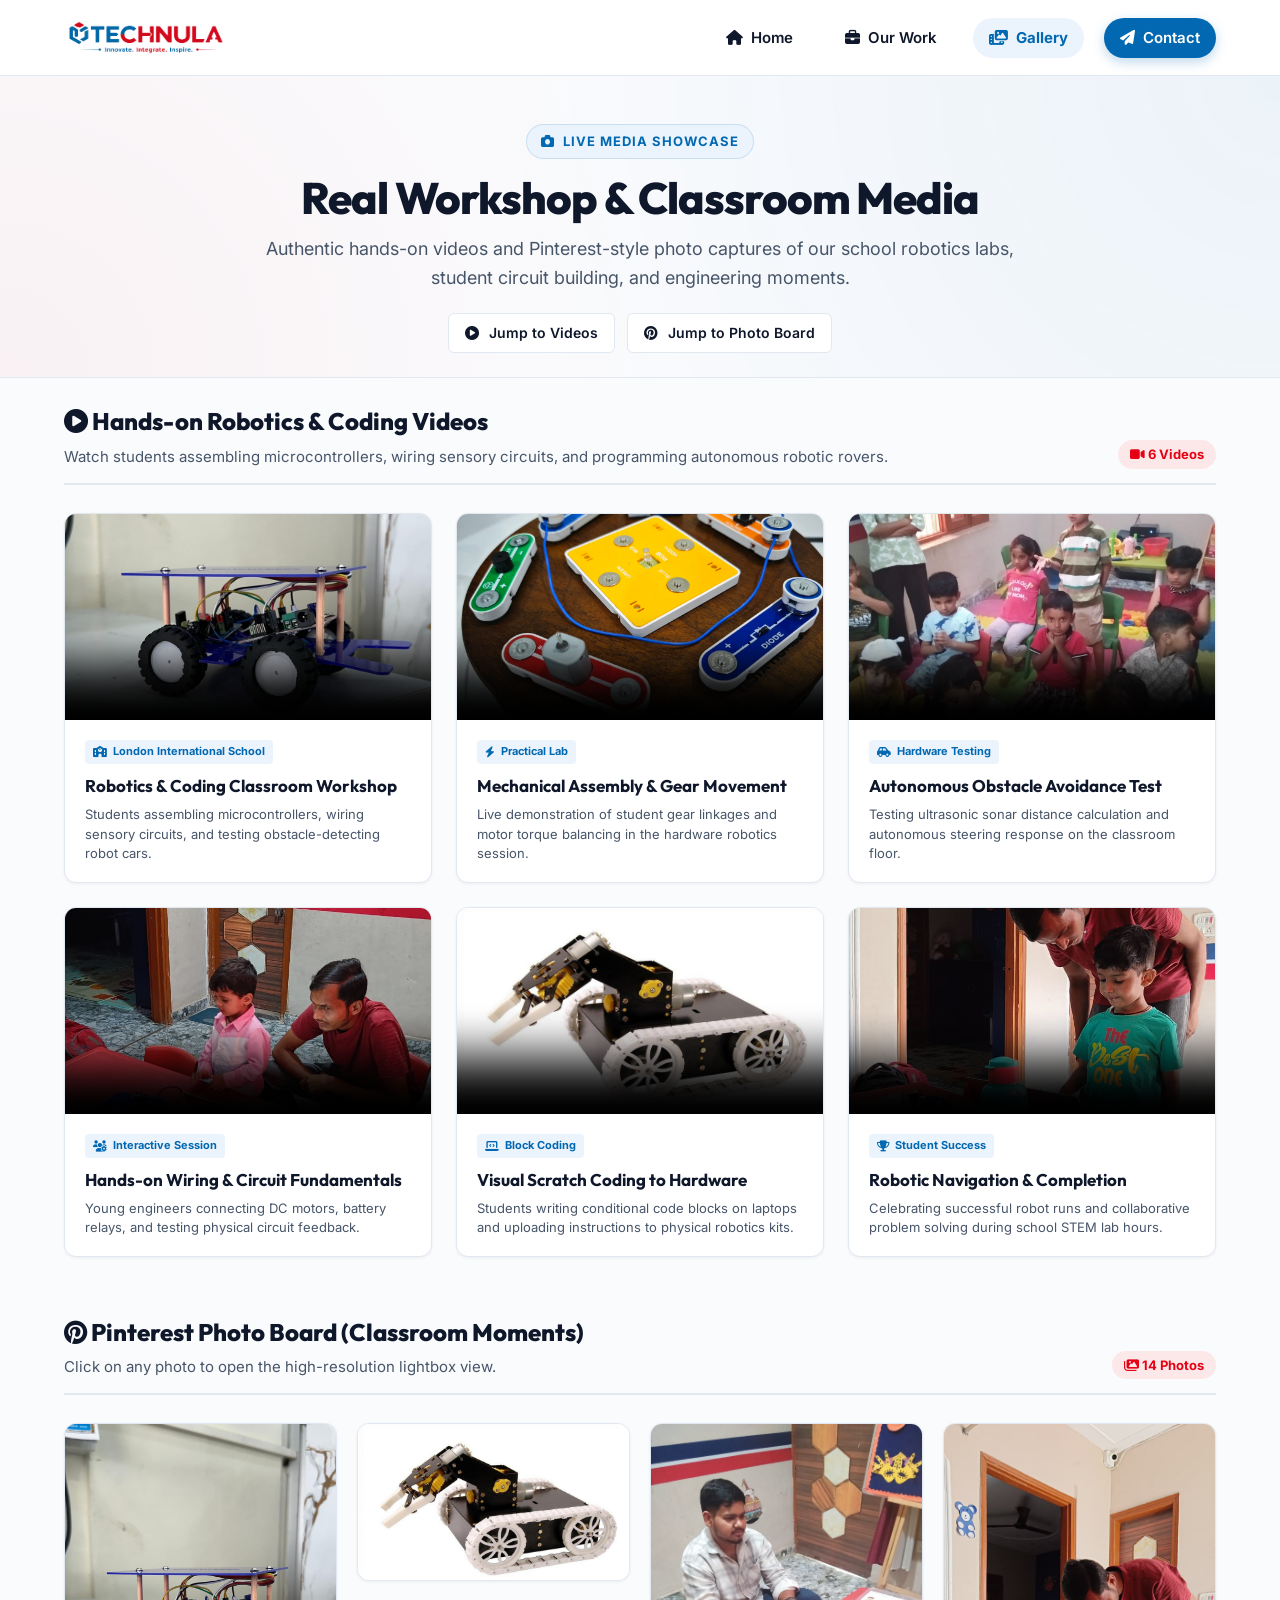
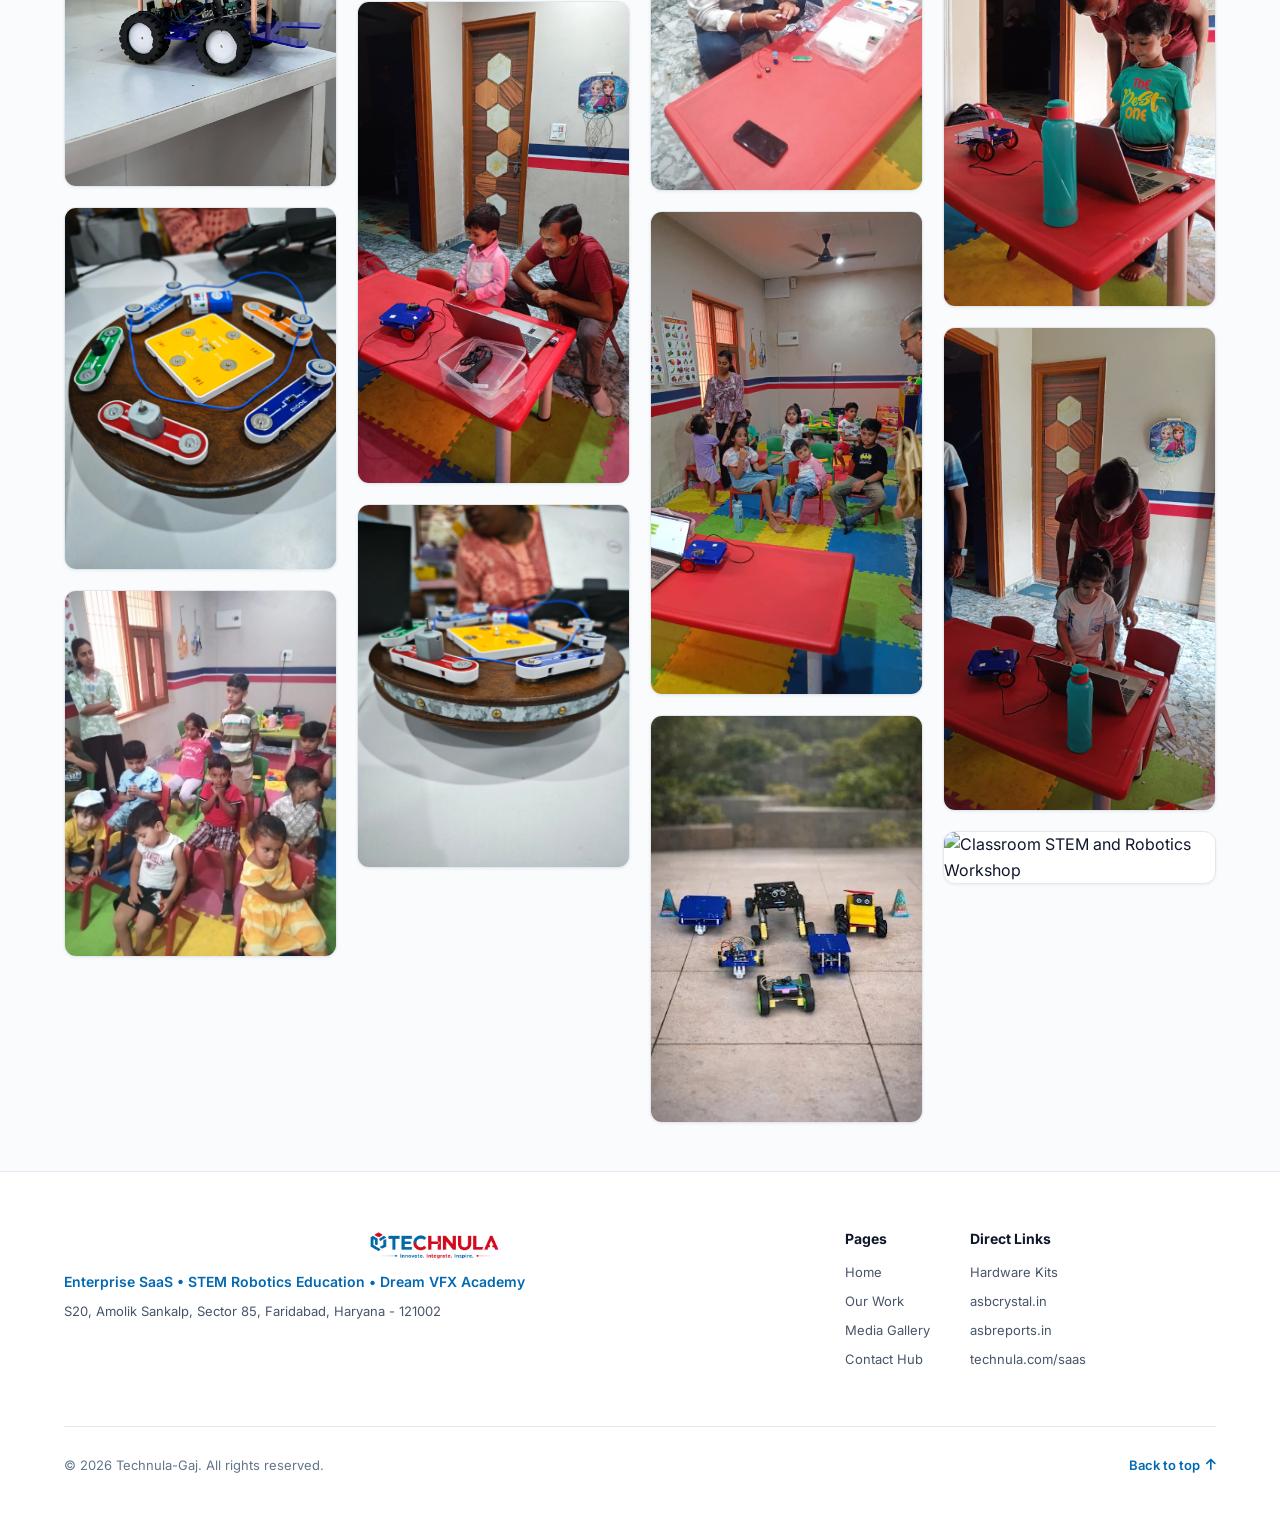
==== gallery.html @ e7879713 "feat: Technula-Gaj portfolio production release" ====
<!DOCTYPE html>
<html lang="en">
<head>
  <meta charset="UTF-8">
  <meta name="viewport" content="width=device-width, initial-scale=1.0">
  <title>Gallery | Technula-Gaj — Videos &amp; Pinterest Photo Moments</title>
  <meta name="description" content="Authentic videos and Pinterest-style photos of Technula-Gaj's hands-on robotics workshops, classroom activities, circuit building, and student inventions.">
  <link rel="icon" type="image/png" href="assets/favicon.png?v=3">
  <link rel="apple-touch-icon" href="assets/apple-touch-icon.png">

  <!-- Fonts & Icons -->
  <link rel="preconnect" href="https://fonts.googleapis.com">
  <link rel="preconnect" href="https://fonts.gstatic.com" crossorigin>
  <link href="https://fonts.googleapis.com/css2?family=Inter:wght@300;400;500;600;700;800&family=Outfit:wght@500;600;700;800;900&display=swap" rel="stylesheet">
  <link rel="stylesheet" href="https://cdnjs.cloudflare.com/ajax/libs/font-awesome/6.5.1/css/all.min.css" crossorigin="anonymous">
  <link rel="stylesheet" href="styles.css">
</head>
<body>

  <!-- Navigation -->
  <header class="site-header" id="siteHeader">
    <div class="container header-container">
      <a href="index.html" class="brand-link" aria-label="Technula-Gaj Home">
        <img src="assets/technula-lockup-transparent.png" alt="Technula-Gaj" class="brand-logo" width="168" height="42">
      </a>

      <nav class="nav-desktop" aria-label="Primary navigation">
        <a href="index.html" class="nav-link home-nav-link"><i class="fa-solid fa-house"></i> Home</a>
        <a href="work.html" class="nav-link"><i class="fa-solid fa-briefcase"></i> Our Work</a>
        <a href="gallery.html" class="nav-link active-nav"><i class="fa-solid fa-photo-film"></i> Gallery</a>
        <a href="contact.html" class="nav-link nav-btn-highlight"><i class="fa-solid fa-paper-plane"></i> Contact</a>
      </nav>

      <button type="button" class="menu-toggle" id="menuToggle" aria-expanded="false" aria-controls="mobileNav" aria-label="Toggle navigation menu">
        <span class="menu-toggle-icon"></span>
      </button>
    </div>

    <nav class="nav-mobile" id="mobileNav" aria-label="Mobile navigation">
      <a href="index.html" class="nav-link home-nav-link"><i class="fa-solid fa-house"></i> Home</a>
      <a href="work.html" class="nav-link"><i class="fa-solid fa-briefcase"></i> Our Work</a>
      <a href="gallery.html" class="nav-link active-nav"><i class="fa-solid fa-photo-film"></i> Gallery</a>
      <a href="contact.html" class="nav-link"><i class="fa-solid fa-paper-plane"></i> Contact</a>
    </nav>
  </header>

  <main>
    <!-- Page Banner -->
    <section class="page-intro-banner">
      <div class="container">
        <span class="section-badge"><i class="fa-solid fa-camera"></i> LIVE MEDIA SHOWCASE</span>
        <h1 class="page-headline">Real Workshop &amp; Classroom Media</h1>
        <p class="page-lead">
          Authentic hands-on videos and Pinterest-style photo captures of our school robotics labs, student circuit building, and engineering moments.
        </p>

        <!-- Quick Jump Links -->
        <div style="display: flex; gap: 12px; justify-content: center; margin-top: 20px;">
          <a href="#videos" class="btn btn-sm btn-secondary"><i class="fa-solid fa-circle-play text-red"></i> Jump to Videos</a>
          <a href="#photos" class="btn btn-sm btn-secondary"><i class="fa-brands fa-pinterest text-red"></i> Jump to Photo Board</a>
        </div>
      </div>
    </section>

    <!-- SECTION 1: VIDEOS -->
    <section class="section" id="videos" style="padding-top: 24px; padding-bottom: 36px;">
      <div class="container">
        <div class="gallery-subgroup-header">
          <div>
            <h2 class="gallery-group-title"><i class="fa-solid fa-circle-play text-red"></i> Hands-on Robotics &amp; Coding Videos</h2>
            <p class="gallery-group-subtitle">Watch students assembling microcontrollers, wiring sensory circuits, and programming autonomous robotic rovers.</p>
          </div>
          <span class="media-count-badge"><i class="fa-solid fa-video"></i> 6 Videos</span>
        </div>

        <div class="video-grid">
          <!-- Video 1 -->
          <div class="video-card">
            <div class="video-player-wrapper">
              <video controls preload="metadata" poster="gallery/WhatsApp Image 2026-09-15 at 12.56.50 PM (1).jpeg">
                <source src="gallery/ROBOTICS &amp; CODING AT LONDON SCHOOL 🤖💻.mp4" type="video/mp4">
                Your browser does not support HTML5 video.
              </video>
            </div>
            <div class="video-info">
              <span class="video-badge"><i class="fa-solid fa-school"></i> London International School</span>
              <h3 class="video-title">Robotics &amp; Coding Classroom Workshop</h3>
              <p class="video-desc">Students assembling microcontrollers, wiring sensory circuits, and testing obstacle-detecting robot cars.</p>
            </div>
          </div>

          <!-- Video 2 -->
          <div class="video-card">
            <div class="video-player-wrapper">
              <video controls preload="metadata" poster="gallery/WhatsApp Image 2026-09-15 at 4.36.40 PM (1).jpeg">
                <source src="gallery/2.mp4" type="video/mp4">
                Your browser does not support HTML5 video.
              </video>
            </div>
            <div class="video-info">
              <span class="video-badge"><i class="fa-solid fa-bolt"></i> Practical Lab</span>
              <h3 class="video-title">Mechanical Assembly &amp; Gear Movement</h3>
              <p class="video-desc">Live demonstration of student gear linkages and motor torque balancing in the hardware robotics session.</p>
            </div>
          </div>

          <!-- Video 3 -->
          <div class="video-card">
            <div class="video-player-wrapper">
              <video controls preload="metadata" poster="gallery/WhatsApp Image 2026-05-27 at 11.41.54 PM.jpeg">
                <source src="gallery/22.mp4" type="video/mp4">
                Your browser does not support HTML5 video.
              </video>
            </div>
            <div class="video-info">
              <span class="video-badge"><i class="fa-solid fa-car-side"></i> Hardware Testing</span>
              <h3 class="video-title">Autonomous Obstacle Avoidance Test</h3>
              <p class="video-desc">Testing ultrasonic sonar distance calculation and autonomous steering response on the classroom floor.</p>
            </div>
          </div>

          <!-- Video 4 -->
          <div class="video-card">
            <div class="video-player-wrapper">
              <video controls preload="metadata" poster="gallery/WhatsApp Image 2026-09-23 at 11.44.40 AM.jpeg">
                <source src="gallery/VID20260526121314.mp4" type="video/mp4">
                Your browser does not support HTML5 video.
              </video>
            </div>
            <div class="video-info">
              <span class="video-badge"><i class="fa-solid fa-users-gear"></i> Interactive Session</span>
              <h3 class="video-title">Hands-on Wiring &amp; Circuit Fundamentals</h3>
              <p class="video-desc">Young engineers connecting DC motors, battery relays, and testing physical circuit feedback.</p>
            </div>
          </div>

          <!-- Video 5 -->
          <div class="video-card">
            <div class="video-player-wrapper">
              <video controls preload="metadata" poster="gallery/WhatsApp Image 2026-09-15 at 12.56.50 PM (2).jpeg">
                <source src="gallery/WhatsApp Video 2026-09-15 at 11.46.33 AM.mp4" type="video/mp4">
                Your browser does not support HTML5 video.
              </video>
            </div>
            <div class="video-info">
              <span class="video-badge"><i class="fa-solid fa-laptop-code"></i> Block Coding</span>
              <h3 class="video-title">Visual Scratch Coding to Hardware</h3>
              <p class="video-desc">Students writing conditional code blocks on laptops and uploading instructions to physical robotics kits.</p>
            </div>
          </div>

          <!-- Video 6 -->
          <div class="video-card">
            <div class="video-player-wrapper">
              <video controls preload="metadata" poster="gallery/WhatsApp Image 2026-09-23 at 11.44.43 AM.jpeg">
                <source src="gallery/WhatsApp Video 2026-09-15 at 11.46.34 AM.mp4" type="video/mp4">
                Your browser does not support HTML5 video.
              </video>
            </div>
            <div class="video-info">
              <span class="video-badge"><i class="fa-solid fa-trophy"></i> Student Success</span>
              <h3 class="video-title">Robotic Navigation &amp; Completion</h3>
              <p class="video-desc">Celebrating successful robot runs and collaborative problem solving during school STEM lab hours.</p>
            </div>
          </div>
        </div>
      </div>
    </section>

    <!-- SECTION 2: PINTEREST PHOTO BOARD -->
    <section class="section" id="photos" style="padding-top: 20px; padding-bottom: 48px; background: var(--color-bg-page);">
      <div class="container">
        <div class="gallery-subgroup-header">
          <div>
            <h2 class="gallery-group-title"><i class="fa-brands fa-pinterest text-red"></i> Pinterest Photo Board (Classroom Moments)</h2>
            <p class="gallery-group-subtitle">Click on any photo to open the high-resolution lightbox view.</p>
          </div>
          <span class="media-count-badge"><i class="fa-solid fa-images"></i> 14 Photos</span>
        </div>

        <!-- Pinterest Multi-Column Masonry Grid -->
        <div class="pinterest-masonry" id="pinterestGrid">
          <!-- Pin 1 -->
          <div class="pin-card" data-full="gallery/WhatsApp Image 2026-09-15 at 12.56.50 PM (1).jpeg">
            <img src="gallery/WhatsApp Image 2026-09-15 at 12.56.50 PM (1).jpeg" alt="Robotics Workshop in Classroom" loading="lazy">
            <div class="pin-overlay">
              <span class="pin-tag"><i class="fa-solid fa-school"></i> London School</span>
              <h4 class="pin-title">Hands-on Robotics Assembly</h4>
              <span class="pin-zoom-btn"><i class="fa-solid fa-expand"></i> View Full</span>
            </div>
          </div>

          <!-- Pin 2 -->
          <div class="pin-card" data-full="gallery/WhatsApp Image 2026-09-15 at 4.36.40 PM (1).jpeg">
            <img src="gallery/WhatsApp Image 2026-09-15 at 4.36.40 PM (1).jpeg" alt="Students testing smart rover chassis" loading="lazy">
            <div class="pin-overlay">
              <span class="pin-tag"><i class="fa-solid fa-microchip"></i> Hardware Build</span>
              <h4 class="pin-title">Chassis &amp; Motor Alignment</h4>
              <span class="pin-zoom-btn"><i class="fa-solid fa-expand"></i> View Full</span>
            </div>
          </div>

          <!-- Pin 3 -->
          <div class="pin-card" data-full="gallery/WhatsApp Image 2026-05-27 at 11.41.54 PM.jpeg">
            <img src="gallery/WhatsApp Image 2026-05-27 at 11.41.54 PM.jpeg" alt="Classroom robotics group project" loading="lazy">
            <div class="pin-overlay">
              <span class="pin-tag"><i class="fa-solid fa-users"></i> Teamwork</span>
              <h4 class="pin-title">Collaborative STEM Problem Solving</h4>
              <span class="pin-zoom-btn"><i class="fa-solid fa-expand"></i> View Full</span>
            </div>
          </div>

          <!-- Pin 4 -->
          <div class="pin-card" data-full="gallery/WhatsApp Image 2026-09-15 at 12.56.50 PM (2).jpeg">
            <img src="gallery/WhatsApp Image 2026-09-15 at 12.56.50 PM (2).jpeg" alt="Student holding assembled circuit robot" loading="lazy">
            <div class="pin-overlay">
              <span class="pin-tag"><i class="fa-solid fa-trophy"></i> Achievement</span>
              <h4 class="pin-title">Finished Autonomous Rover</h4>
              <span class="pin-zoom-btn"><i class="fa-solid fa-expand"></i> View Full</span>
            </div>
          </div>

          <!-- Pin 5 -->
          <div class="pin-card" data-full="gallery/WhatsApp Image 2026-09-23 at 11.44.40 AM.jpeg">
            <img src="gallery/WhatsApp Image 2026-09-23 at 11.44.40 AM.jpeg" alt="Robotics circuit wiring demonstration" loading="lazy">
            <div class="pin-overlay">
              <span class="pin-tag"><i class="fa-solid fa-bolt"></i> Circuit Lab</span>
              <h4 class="pin-title">Sensor Calibration &amp; Jumper Wiring</h4>
              <span class="pin-zoom-btn"><i class="fa-solid fa-expand"></i> View Full</span>
            </div>
          </div>

          <!-- Pin 6 -->
          <div class="pin-card" data-full="gallery/WhatsApp Image 2026-09-15 at 4.36.40 PM (2).jpeg">
            <img src="gallery/WhatsApp Image 2026-09-15 at 4.36.40 PM (2).jpeg" alt="Students in robotics classroom" loading="lazy">
            <div class="pin-overlay">
              <span class="pin-tag"><i class="fa-solid fa-graduation-cap"></i> K-12 STEM</span>
              <h4 class="pin-title">Curriculum-Driven Learning</h4>
              <span class="pin-zoom-btn"><i class="fa-solid fa-expand"></i> View Full</span>
            </div>
          </div>

          <!-- Pin 7 -->
          <div class="pin-card" data-full="gallery/WhatsApp Image 2026-05-27 at 11.41.55 PM (1).jpeg">
            <img src="gallery/WhatsApp Image 2026-05-27 at 11.41.55 PM (1).jpeg" alt="Robotics kit parts examination" loading="lazy">
            <div class="pin-overlay">
              <span class="pin-tag"><i class="fa-solid fa-cubes"></i> Kit Components</span>
              <h4 class="pin-title">Gear &amp; Pulley Physics</h4>
              <span class="pin-zoom-btn"><i class="fa-solid fa-expand"></i> View Full</span>
            </div>
          </div>

          <!-- Pin 8 -->
          <div class="pin-card" data-full="gallery/WhatsApp Image 2026-09-23 at 11.44.41 AM (1).jpeg">
            <img src="gallery/WhatsApp Image 2026-09-23 at 11.44.41 AM (1).jpeg" alt="Students showing robotic creations" loading="lazy">
            <div class="pin-overlay">
              <span class="pin-tag"><i class="fa-solid fa-heart"></i> Inventions</span>
              <h4 class="pin-title">Inspiring Next-Gen Innovators</h4>
              <span class="pin-zoom-btn"><i class="fa-solid fa-expand"></i> View Full</span>
            </div>
          </div>

          <!-- Pin 9 -->
          <div class="pin-card" data-full="gallery/WhatsApp Image 2026-09-15 at 12.56.50 PM (4).jpeg">
            <img src="gallery/WhatsApp Image 2026-09-15 at 12.56.50 PM (4).jpeg" alt="Robotics lab workshop banner" loading="lazy">
            <div class="pin-overlay">
              <span class="pin-tag"><i class="fa-solid fa-award"></i> School Workshop</span>
              <h4 class="pin-title">Certified STEM Curriculum</h4>
              <span class="pin-zoom-btn"><i class="fa-solid fa-expand"></i> View Full</span>
            </div>
          </div>

          <!-- Pin 10 -->
          <div class="pin-card" data-full="gallery/WhatsApp Image 2026-09-23 at 11.44.43 AM.jpeg">
            <img src="gallery/WhatsApp Image 2026-09-23 at 11.44.43 AM.jpeg" alt="Student holding programmable car" loading="lazy">
            <div class="pin-overlay">
              <span class="pin-tag"><i class="fa-solid fa-flag-checkered"></i> Autonomous Run</span>
              <h4 class="pin-title">Robotic Navigation Test Run</h4>
              <span class="pin-zoom-btn"><i class="fa-solid fa-expand"></i> View Full</span>
            </div>
          </div>

          <!-- Pin 11 -->
          <div class="pin-card" data-full="gallery/WhatsApp Image 2026-09-23 at 11.44.43 AM (1).jpeg">
            <img src="gallery/WhatsApp Image 2026-09-23 at 11.44.43 AM (1).jpeg" alt="Classroom robotics group photo" loading="lazy">
            <div class="pin-overlay">
              <span class="pin-tag"><i class="fa-solid fa-camera"></i> Group Moments</span>
              <h4 class="pin-title">Celebration of STEM Builders</h4>
              <span class="pin-zoom-btn"><i class="fa-solid fa-expand"></i> View Full</span>
            </div>
          </div>

          <!-- Pin 12 -->
          <div class="pin-card" data-full="assets/work-classroom-workshop.jpg">
            <img src="assets/work-classroom-workshop.jpg" alt="Classroom STEM and Robotics Workshop" loading="lazy">
            <div class="pin-overlay">
              <span class="pin-tag"><i class="fa-solid fa-school"></i> Partner School</span>
              <h4 class="pin-title">Classroom STEM Hands-on Workshop</h4>
              <span class="pin-zoom-btn"><i class="fa-solid fa-expand"></i> View Full</span>
            </div>
          </div>
        </div>
      </div>
    </section>
  </main>

  <!-- Lightbox Modal -->
  <div class="lightbox-modal" id="imageLightbox" role="dialog" aria-modal="true" aria-hidden="true">
    <div class="lightbox-backdrop" id="lightboxBackdrop"></div>
    <div class="lightbox-dialog">
      <button type="button" class="lightbox-close-btn" id="lightboxClose" aria-label="Close photo preview">
        <i class="fa-solid fa-xmark"></i>
      </button>
      <div class="lightbox-body">
        <img src="" alt="Enlarged photo preview" id="lightboxImg">
      </div>
      <div class="lightbox-caption" id="lightboxCaption"></div>
    </div>
  </div>

  <!-- Footer -->
  <footer class="site-footer">
    <div class="container footer-inner">
      <div class="footer-brand">
        <img src="assets/technula-lockup-transparent.png" alt="Technula-Gaj" class="footer-logo" width="140" height="35">
        <p class="footer-divisions">Enterprise SaaS • STEM Robotics Education • Dream VFX Academy</p>
        <p class="footer-addr">S20, Amolik Sankalp, Sector 85, Faridabad, Haryana - 121002</p>
      </div>

      <div class="footer-links-group">
        <div class="footer-col">
          <strong>Pages</strong>
          <a href="index.html">Home</a>
          <a href="work.html">Our Work</a>
          <a href="gallery.html">Media Gallery</a>
          <a href="contact.html">Contact Hub</a>
        </div>
        <div class="footer-col">
          <strong>Direct Links</strong>
          <a href="https://technula.com/academy/kits" target="_blank" rel="noopener noreferrer">Hardware Kits</a>
          <a href="https://asbcrystal.in" target="_blank" rel="noopener noreferrer">asbcrystal.in</a>
          <a href="https://asbreports.in" target="_blank" rel="noopener noreferrer">asbreports.in</a>
          <a href="https://technula.com/saas" target="_blank" rel="noopener noreferrer">technula.com/saas</a>
        </div>
      </div>

      <div class="footer-bottom-line">
        <p class="footer-copy">&copy; 2026 Technula-Gaj. All rights reserved.</p>
        <a href="#top" class="back-to-top">Back to top <i class="fa-solid fa-arrow-up"></i></a>
      </div>
    </div>
  </footer>

  <script src="script.js"></script>
</body>
</html>
---- styles.css ----
/* ==========================================================================
   Technula Master Stylesheet — Enterprise SaaS, STEM Robotics & VFX AI Academy
   Brand Identity:
     - Technula Blue: #0268B2 | Blue Hover: #02528D
     - Technula Red:  #E50215 | Red Hover:  #C40212
     - Deep Tech Dark: #0A1118
   ========================================================================== */

:root {
  /* Core Brand Colors */
  --color-blue: #0268B2;
  --color-blue-hover: #02528D;
  --color-blue-light: #EBF4FC;
  --color-red: #E50215;
  --color-red-hover: #C40212;
  --color-red-light: #FDE8E9;
  
  /* Neutral Palette */
  --color-white: #FFFFFF;
  --color-bg-page: #FAFBFD;
  --color-bg-alt: #F1F5F9;
  --color-card-bg: #FFFFFF;
  --color-border: #E2E8F0;
  --color-border-hover: #CBD5E1;
  --color-text-main: #0F172A;
  --color-text-muted: #475569;
  --color-text-subtle: #64748B;
  
  /* Dark Accents */
  --color-dark-bg: #0B131F;
  --color-dark-surface: #131E2E;
  --color-dark-border: #1E2D42;

  /* Typography */
  --font-heading: 'Outfit', -apple-system, BlinkMacSystemFont, "Segoe UI", Roboto, sans-serif;
  --font-body: 'Inter', -apple-system, BlinkMacSystemFont, "Segoe UI", Roboto, sans-serif;

  /* Layout & Geometry */
  --max-width: 1200px;
  --header-height: 76px;
  --radius-sm: 6px;
  --radius-md: 12px;
  --radius-lg: 18px;
  --radius-full: 9999px;

  /* Shadows */
  --shadow-subtle: 0 1px 3px rgba(15, 23, 42, 0.06);
  --shadow-card: 0 4px 20px -2px rgba(15, 23, 42, 0.08);
  --shadow-card-hover: 0 14px 30px -4px rgba(2, 104, 178, 0.14);
  --shadow-glow-blue: 0 0 35px rgba(2, 104, 178, 0.25);
  --shadow-glow-red: 0 0 35px rgba(229, 2, 21, 0.22);

  /* Animation Timings */
  --transition-fast: 0.2s cubic-bezier(0.16, 1, 0.3, 1);
  --transition-normal: 0.3s cubic-bezier(0.16, 1, 0.3, 1);
}

/* ==========================================================================
   Base & Resets
   ========================================================================== */
*, *::before, *::after {
  box-sizing: border-box;
  margin: 0;
  padding: 0;
}

html {
  font-family: var(--font-body);
  font-size: 16px;
  line-height: 1.6;
  color: var(--color-text-main);
  background-color: var(--color-bg-page);
  scroll-behavior: smooth;
  scroll-padding-top: calc(var(--header-height) + 16px);
}

body {
  min-height: 100vh;
  display: flex;
  flex-direction: column;
  -webkit-font-smoothing: antialiased;
  -moz-osx-font-smoothing: grayscale;
  overflow-x: hidden;
}

img, video {
  max-width: 100%;
  height: auto;
  display: block;
}

a {
  color: var(--color-blue);
  text-decoration: none;
  transition: all var(--transition-fast);
}

a:hover {
  color: var(--color-blue-hover);
}

button {
  font-family: inherit;
  font-size: inherit;
  border: none;
  background: none;
  cursor: pointer;
  transition: all var(--transition-fast);
}

:focus-visible {
  outline: 3px solid var(--color-blue);
  outline-offset: 3px;
}

/* ==========================================================================
   Layout Containers & Section Headings
   ========================================================================== */
.container {
  width: 100%;
  max-width: var(--max-width);
  margin-left: auto;
  margin-right: auto;
  padding-left: 24px;
  padding-right: 24px;
}

.section {
  padding-top: 40px;
  padding-bottom: 40px;
  position: relative;
}

.section-header-center {
  text-align: center;
  max-width: 800px;
  margin: 0 auto 48px auto;
}

.section-badge {
  display: inline-flex;
  align-items: center;
  gap: 8px;
  background: var(--color-blue-light);
  color: var(--color-blue);
  font-size: 0.8125rem;
  font-weight: 700;
  text-transform: uppercase;
  letter-spacing: 0.08em;
  padding: 6px 14px;
  border-radius: var(--radius-full);
  margin-bottom: 14px;
  border: 1px solid rgba(2, 104, 178, 0.15);
}

.section-title {
  font-family: var(--font-heading);
  font-size: 2.375rem;
  font-weight: 800;
  color: var(--color-text-main);
  line-height: 1.2;
  letter-spacing: -0.025em;
  margin-bottom: 12px;
}

.section-subtitle {
  font-size: 1.0625rem;
  color: var(--color-text-muted);
  line-height: 1.6;
}

/* ==========================================================================
   Header & Navigation (Exactly 3 Items: Work, Gallery, Contact)
   ========================================================================== */
.site-header {
  position: sticky;
  top: 0;
  z-index: 1000;
  background: rgba(255, 255, 255, 0.94);
  backdrop-filter: blur(12px);
  -webkit-backdrop-filter: blur(12px);
  border-bottom: 1px solid var(--color-border);
  height: var(--header-height);
  display: flex;
  align-items: center;
  transition: box-shadow var(--transition-fast);
}

.header-container {
  display: flex;
  align-items: center;
  justify-content: space-between;
}

.brand-link {
  display: flex;
  align-items: center;
  min-height: 48px;
}

.brand-logo {
  height: 42px;
  width: auto;
  object-fit: contain;
}

.nav-desktop {
  display: flex;
  align-items: center;
  gap: 20px;
}

.nav-link {
  display: inline-flex;
  align-items: center;
  gap: 8px;
  font-size: 0.9375rem;
  font-weight: 600;
  color: var(--color-text-main);
  padding: 8px 16px;
  border-radius: var(--radius-full);
  transition: all var(--transition-fast);
}

.nav-link:hover {
  color: var(--color-blue);
  background: var(--color-blue-light);
}

.nav-btn-highlight {
  background: var(--color-blue);
  color: var(--color-white) !important;
  box-shadow: 0 4px 12px rgba(2, 104, 178, 0.25);
}

.nav-btn-highlight:hover {
  background: var(--color-blue-hover) !important;
  transform: translateY(-1px);
}

/* Mobile Toggle */
.menu-toggle {
  display: none;
  width: 44px;
  height: 44px;
  border: 1px solid var(--color-border);
  border-radius: var(--radius-sm);
  background: var(--color-white);
  align-items: center;
  justify-content: center;
  padding: 10px;
}

.menu-toggle-icon {
  width: 22px;
  height: 2px;
  background-color: var(--color-text-main);
  position: relative;
  transition: background-color var(--transition-fast);
}

.menu-toggle-icon::before,
.menu-toggle-icon::after {
  content: "";
  position: absolute;
  left: 0;
  width: 100%;
  height: 2px;
  background-color: var(--color-text-main);
  transition: transform var(--transition-fast), top var(--transition-fast);
}

.menu-toggle-icon::before { top: -7px; }
.menu-toggle-icon::after { top: 7px; }

.menu-toggle[aria-expanded="true"] .menu-toggle-icon {
  background-color: transparent;
}
.menu-toggle[aria-expanded="true"] .menu-toggle-icon::before {
  top: 0;
  transform: rotate(45deg);
}
.menu-toggle[aria-expanded="true"] .menu-toggle-icon::after {
  top: 0;
  transform: rotate(-45deg);
}

.nav-mobile {
  display: none;
  position: absolute;
  top: var(--header-height);
  left: 0;
  width: 100%;
  background: var(--color-white);
  border-bottom: 1px solid var(--color-border);
  box-shadow: var(--shadow-card);
  padding: 16px 24px;
  flex-direction: column;
  gap: 10px;
}

.nav-mobile.is-open {
  display: flex;
}

.nav-mobile .nav-link {
  width: 100%;
  padding: 12px 16px;
  border-radius: var(--radius-sm);
  border-bottom: 1px solid #F1F5F9;
}

/* ==========================================================================
   Hero Section (Dynamic, Animated, High-Tech Credibility)
   ========================================================================== */
.hero-section {
  position: relative;
  padding-top: 72px;
  padding-bottom: 64px;
  background: radial-gradient(circle at top right, rgba(2, 104, 178, 0.05) 0%, transparent 60%),
              radial-gradient(circle at bottom left, rgba(229, 2, 21, 0.04) 0%, transparent 50%);
  overflow: hidden;
}

.hero-bg-effects {
  position: absolute;
  inset: 0;
  pointer-events: none;
  z-index: 0;
}

.hero-glow {
  position: absolute;
  width: 450px;
  height: 450px;
  border-radius: 50%;
  filter: blur(80px);
  opacity: 0.18;
}

.glow-blue {
  top: -100px;
  right: -50px;
  background: var(--color-blue);
}

.glow-red {
  bottom: -150px;
  left: -80px;
  background: var(--color-red);
}

.hero-grid-mesh {
  position: absolute;
  inset: 0;
  background-image: 
    linear-gradient(to right, rgba(15, 23, 42, 0.03) 1px, transparent 1px),
    linear-gradient(to bottom, rgba(15, 23, 42, 0.03) 1px, transparent 1px);
  background-size: 40px 40px;
}

.hero-container {
  position: relative;
  z-index: 1;
}

.hero-content {
  max-width: 900px;
}

.hero-tagline-badge {
  display: inline-flex;
  align-items: center;
  gap: 10px;
  padding: 6px 16px;
  background: rgba(255, 255, 255, 0.85);
  border: 1px solid var(--color-border);
  border-radius: var(--radius-full);
  font-size: 0.8125rem;
  font-weight: 700;
  color: var(--color-blue);
  letter-spacing: 0.08em;
  margin-bottom: 24px;
  box-shadow: var(--shadow-subtle);
}

.pulse-indicator {
  width: 8px;
  height: 8px;
  background-color: var(--color-red);
  border-radius: 50%;
  box-shadow: 0 0 0 0 rgba(229, 2, 21, 0.7);
  animation: pulse-ring 1.8s infinite;
}

@keyframes pulse-ring {
  0% { transform: scale(0.95); box-shadow: 0 0 0 0 rgba(229, 2, 21, 0.7); }
  70% { transform: scale(1); box-shadow: 0 0 0 8px rgba(229, 2, 21, 0); }
  100% { transform: scale(0.95); box-shadow: 0 0 0 0 rgba(229, 2, 21, 0); }
}

.hero-title {
  font-family: var(--font-heading);
  font-size: 3.5rem;
  font-weight: 900;
  line-height: 1.1;
  letter-spacing: -0.03em;
  color: var(--color-text-main);
  margin-bottom: 22px;
}

.text-gradient-blue {
  background: linear-gradient(135deg, var(--color-blue) 0%, #0099FF 100%);
  -webkit-background-clip: text;
  -webkit-text-fill-color: transparent;
}

.text-gradient-red {
  background: linear-gradient(135deg, var(--color-red) 0%, #FF5A65 100%);
  -webkit-background-clip: text;
  -webkit-text-fill-color: transparent;
}

.hero-subtitle {
  font-size: 1.25rem;
  line-height: 1.6;
  color: var(--color-text-muted);
  max-width: 780px;
  margin-bottom: 34px;
}

.hero-actions {
  display: flex;
  flex-wrap: wrap;
  gap: 14px;
  margin-bottom: 48px;
}

/* Common Button Styles */
.btn {
  display: inline-flex;
  align-items: center;
  justify-content: center;
  gap: 10px;
  min-height: 48px;
  padding: 12px 24px;
  font-size: 0.9375rem;
  font-weight: 600;
  border-radius: var(--radius-sm);
  text-decoration: none;
  transition: all var(--transition-fast);
}

.btn-sm {
  min-height: 38px;
  padding: 8px 16px;
  font-size: 0.875rem;
}

.btn-primary {
  background: var(--color-blue);
  color: var(--color-white) !important;
  border: 1px solid var(--color-blue);
}

.btn-primary:hover {
  background: var(--color-blue-hover);
  border-color: var(--color-blue-hover);
  transform: translateY(-2px);
  box-shadow: 0 6px 16px rgba(2, 104, 178, 0.28);
}

.btn-glow {
  box-shadow: 0 4px 18px rgba(2, 104, 178, 0.32);
}

.btn-secondary {
  background: var(--color-white);
  color: var(--color-text-main);
  border: 1px solid var(--color-border);
}

.btn-secondary:hover {
  background: var(--color-bg-alt);
  border-color: var(--color-border-hover);
  color: var(--color-blue);
  transform: translateY(-2px);
}

.btn-outline {
  background: transparent;
  color: var(--color-text-main);
  border: 1px solid var(--color-border);
}

.btn-outline:hover {
  border-color: var(--color-blue);
  color: var(--color-blue);
}

/* Institutional Trust Bar in Hero */
.hero-trust-bar {
  display: grid;
  grid-template-columns: repeat(3, 1fr);
  gap: 20px;
  padding: 24px;
  background: rgba(255, 255, 255, 0.92);
  border: 1px solid var(--color-border);
  border-radius: var(--radius-md);
  box-shadow: var(--shadow-subtle);
}

.trust-item {
  display: flex;
  align-items: flex-start;
  gap: 14px;
}

.trust-icon {
  display: flex;
  align-items: center;
  justify-content: center;
  width: 44px;
  height: 44px;
  border-radius: 10px;
  background: var(--color-blue-light);
  color: var(--color-blue);
  font-size: 1.125rem;
  flex-shrink: 0;
}

.trust-info strong {
  display: block;
  font-size: 0.9375rem;
  font-weight: 700;
  color: var(--color-text-main);
  margin-bottom: 2px;
}

.trust-info p {
  font-size: 0.8125rem;
  color: var(--color-text-subtle);
  line-height: 1.4;
}

/* ==========================================================================
   Continuous Brand & Partner Marquee
   ========================================================================== */
.partner-marquee-section {
  background: #FFFFFF;
  border-top: 1px solid var(--color-border);
  border-bottom: 1px solid var(--color-border);
  padding: 20px 0;
  overflow: hidden;
}

.marquee-title {
  text-align: center;
  font-size: 0.75rem;
  font-weight: 700;
  text-transform: uppercase;
  letter-spacing: 0.12em;
  color: var(--color-text-subtle);
  margin-bottom: 16px;
}

.marquee-wrapper {
  display: flex;
  overflow: hidden;
  user-select: none;
  mask-image: linear-gradient(to right, transparent, black 10%, black 90%, transparent);
}

.marquee-track {
  display: flex;
  flex-shrink: 0;
  gap: 16px;
  align-items: center;
  animation: scroll-marquee 35s linear infinite;
}

.marquee-wrapper:hover .marquee-track {
  animation-play-state: paused;
}

@keyframes scroll-marquee {
  from { transform: translateX(0); }
  to { transform: translateX(-50%); }
}

.marquee-logo-badge {
  display: inline-flex;
  align-items: center;
  gap: 8px;
  padding: 8px 18px;
  background: var(--color-bg-page);
  border: 1px solid var(--color-border);
  border-radius: var(--radius-full);
  font-size: 0.875rem;
  font-weight: 600;
  color: var(--color-text-main);
  white-space: nowrap;
}

.marquee-logo-badge i {
  color: var(--color-blue);
}

/* ==========================================================================
   Work Section & Tab Navigation
   ========================================================================== */
.work-section {
  background: var(--color-bg-page);
}

.work-tab-bar {
  display: flex;
  flex-wrap: wrap;
  justify-content: center;
  gap: 10px;
  margin-bottom: 48px;
}

.tab-btn {
  display: inline-flex;
  align-items: center;
  gap: 8px;
  padding: 10px 22px;
  font-size: 0.9375rem;
  font-weight: 600;
  color: var(--color-text-muted);
  background: var(--color-white);
  border: 1px solid var(--color-border);
  border-radius: var(--radius-full);
  box-shadow: var(--shadow-subtle);
  transition: all var(--transition-fast);
}

.tab-btn:hover {
  color: var(--color-text-main);
  border-color: var(--color-border-hover);
  transform: translateY(-1px);
}

.tab-btn.active {
  background: var(--color-blue);
  color: var(--color-white);
  border-color: var(--color-blue);
  box-shadow: 0 4px 14px rgba(2, 104, 178, 0.28);
}

.portfolio-group {
  margin-bottom: 64px;
}

.portfolio-group.is-hidden {
  display: none !important;
}

.group-header {
  display: flex;
  align-items: flex-end;
  justify-content: space-between;
  margin-bottom: 28px;
  padding-bottom: 16px;
  border-bottom: 2px solid var(--color-border);
}

.group-title {
  font-family: var(--font-heading);
  font-size: 1.5rem;
  font-weight: 800;
  color: var(--color-text-main);
  margin-bottom: 4px;
}

.group-desc {
  font-size: 0.9375rem;
  color: var(--color-text-muted);
}

.group-count {
  font-size: 0.8125rem;
  font-weight: 700;
  color: var(--color-blue);
  background: var(--color-blue-light);
  padding: 4px 12px;
  border-radius: var(--radius-full);
}

/* Grids */
.grid-3 {
  display: grid;
  grid-template-columns: repeat(3, 1fr);
  gap: 24px;
}

.grid-4 {
  display: grid;
  grid-template-columns: repeat(4, 1fr);
  gap: 20px;
}

@media (max-width: 1100px) {
  .grid-4 {
    grid-template-columns: repeat(2, 1fr);
  }
}

@media (max-width: 600px) {
  .grid-4 {
    grid-template-columns: 1fr;
  }
}


/* Card Presentation */
.showcase-card {
  background: var(--color-white);
  border: 1px solid var(--color-border);
  border-radius: var(--radius-md);
  overflow: hidden;
  display: flex;
  flex-direction: column;
  box-shadow: var(--shadow-subtle);
  transition: transform var(--transition-normal), box-shadow var(--transition-normal), border-color var(--transition-normal);
}

.showcase-card:hover {
  transform: translateY(-4px);
  border-color: var(--color-border-hover);
  box-shadow: var(--shadow-card-hover);
}

.card-image-box {
  position: relative;
  width: 100%;
  aspect-ratio: 16 / 10;
  background: #F8FAFC;
  overflow: hidden;
  border-bottom: 1px solid var(--color-border);
  display: flex;
  align-items: center;
  justify-content: center;
}

.card-image-box img {
  width: 100%;
  height: 100%;
  object-fit: cover;
  transition: transform var(--transition-normal);
}

/* Properly fitted, padded logo display */
.card-image-box.contain-logo {
  background: #FFFFFF;
  padding: 24px 32px;
  display: flex;
  align-items: center;
  justify-content: center;
}

.card-image-box.contain-logo img {
  object-fit: contain !important;
  width: auto;
  height: auto;
  max-width: 82%;
  max-height: 72%;
  margin: auto;
}

.card-image-box.contain-logo.dark-logo-bg {
  background: #0B0E14 !important;
}

.card-image-box.contain-logo.white-logo-bg {
  background: #FFFFFF !important;
}

.showcase-card:hover .card-image-box > img {
  transform: scale(1.03);
}

.card-image-box.asb-cover {
  background: #FFFFFF;
}

.card-image-box.eduflow-cover {
  background: #FFFFFF;
}

.card-image-box.hospital-cover {
  background: #FFFFFF;
}

.card-image-box.lms-cover {
  background: #FFFFFF;
}

.card-image-box.agpk-cover {
  background: #08090C;
}

.card-image-box.ai-card-bg {
  background: #FFFFFF;
}

.custom-client-logo-box {
  display: flex;
  flex-direction: column;
  align-items: center;
  gap: 12px;
  padding: 20px;
}

.logo-fitted-wrap {
  position: relative;
  display: flex;
  align-items: center;
  justify-content: center;
  overflow: hidden;
  transition: transform var(--transition-normal);
}

.showcase-card:hover .logo-fitted-wrap {
  transform: scale(1.06);
}

.logo-fitted-wrap.school-wrap {
  width: 90px;
  height: 90px;
  border-radius: 16px;
  background: #FFFFFF;
  display: flex;
  align-items: center;
  justify-content: center;
}

.logo-fitted-wrap.school-wrap img {
  width: 100%;
  height: 100%;
  object-fit: cover;
  object-position: center;
  transform: scale(1.65);
}

.logo-fitted-wrap.asb-wrap {
  width: 84px;
  height: 84px;
  border-radius: 14px;
  background: #FFFFFF;
  display: flex;
  align-items: center;
  justify-content: center;
}

.logo-fitted-wrap.asb-wrap img {
  width: 100%;
  height: 100%;
  object-fit: contain;
  object-position: center;
  transform: scale(1.15);
}

.logo-fitted-wrap.hospital-wrap {
  width: 84px;
  height: 84px;
  display: flex;
  align-items: center;
  justify-content: center;
}

.logo-fitted-wrap.hospital-wrap img {
  width: 100%;
  height: 100%;
  object-fit: contain;
}

.logo-fitted-wrap.lms-wrap {
  width: 76px;
  height: 76px;
  border-radius: 20px;
  background: #F0F9FF;
  display: flex;
  align-items: center;
  justify-content: center;
  border: 1.5px solid #BAE6FD;
}

.logo-fitted-wrap.agpk-wrap {
  width: 96px;
  height: 96px;
  border-radius: 20px;
  background: #000000;
  box-shadow: 0 8px 25px rgba(0, 0, 0, 0.6), 0 0 20px rgba(212, 175, 55, 0.25);
  border: 1.5px solid rgba(212, 175, 55, 0.4);
  padding: 4px;
}

.logo-fitted-wrap.agpk-wrap img {
  width: 100%;
  height: 100%;
  object-fit: cover;
  object-position: center 44%;
  transform: scale(1.35) translateY(-3%);
  border-radius: 16px;
}

.brand-preview-logo {
  height: 72px;
  width: auto;
  object-fit: contain;
  filter: drop-shadow(0 2px 8px rgba(0,0,0,0.1));
}

.agpk-logo-img {
  height: 84px;
}

.lms-icon {
  font-size: 2.25rem;
  color: #0284C7;
}

.ai-icon-large {
  font-size: 3.5rem;
  color: #0284C7;
}

.client-name {
  color: #0F172A;
  font-weight: 700;
  font-size: 0.9375rem;
  letter-spacing: 0.01em;
}

.card-image-box.agpk-cover .client-name {
  color: #F8FAFC;
}

.card-floating-badge {
  position: absolute;
  top: 12px;
  right: 12px;
  font-size: 0.6875rem;
  font-weight: 800;
  text-transform: uppercase;
  letter-spacing: 0.06em;
  padding: 4px 10px;
  border-radius: var(--radius-full);
}

.badge-saas { background: #0268B2; color: #FFFFFF; }
.badge-school { background: #059669; color: #FFFFFF; }
.badge-client { background: #D97706; color: #FFFFFF; }
.badge-healthcare { background: #E50215; color: #FFFFFF; }
.badge-kit { background: #7C3AED; color: #FFFFFF; }
.badge-starter { background: #2563EB; color: #FFFFFF; }
.badge-robotics { background: #DC2626; color: #FFFFFF; }
.badge-biped { background: #0D9488; color: #FFFFFF; }
.badge-iot { background: #4338CA; color: #FFFFFF; }
.badge-vfx { background: #E50215; color: #FFFFFF; }
.badge-ai { background: #0268B2; color: #FFFFFF; }

.card-content {
  padding: 24px;
  display: flex;
  flex-direction: column;
  flex-grow: 1;
}

.card-meta-line {
  display: flex;
  align-items: center;
  justify-content: space-between;
  margin-bottom: 12px;
}

.tag-pill {
  font-size: 0.75rem;
  font-weight: 700;
  color: var(--color-blue);
  background: var(--color-blue-light);
  padding: 3px 10px;
  border-radius: var(--radius-full);
}

.tag-age {
  color: #6D28D9;
  background: #F3E8FF;
}

.status-live {
  display: inline-flex;
  align-items: center;
  gap: 5px;
  font-size: 0.75rem;
  font-weight: 700;
  color: #059669;
}

.status-live .dot {
  width: 6px;
  height: 6px;
  border-radius: 50%;
  background-color: #059669;
}

.price-pill {
  font-size: 0.9375rem;
  font-weight: 800;
  color: var(--color-text-main);
}

.price-pill del {
  color: var(--color-text-subtle);
  font-weight: 500;
  font-size: 0.8125rem;
  margin-left: 4px;
}

.item-title {
  font-family: var(--font-heading);
  font-size: 1.1875rem;
  font-weight: 700;
  color: var(--color-text-main);
  line-height: 1.35;
  margin-bottom: 8px;
}

.item-description {
  font-size: 0.875rem;
  color: var(--color-text-muted);
  line-height: 1.55;
  margin-bottom: 16px;
}

.feature-bullets {
  display: flex;
  flex-direction: column;
  gap: 6px;
  margin-bottom: 20px;
  font-size: 0.8125rem;
  color: var(--color-text-main);
}

.feature-bullets i {
  color: #059669;
  margin-right: 6px;
}

.kit-parts-list {
  background: #F8FAFC;
  border: 1px solid var(--color-border);
  border-radius: var(--radius-sm);
  padding: 10px 12px;
  margin-bottom: 18px;
  font-size: 0.78125rem;
  display: flex;
  flex-direction: column;
  gap: 3px;
}

.kit-parts-list strong {
  color: var(--color-text-main);
  margin-bottom: 3px;
}

.kit-parts-list span {
  color: var(--color-text-muted);
  position: relative;
  padding-left: 12px;
}

.kit-parts-list span::before {
  content: "•";
  position: absolute;
  left: 0;
  color: var(--color-blue);
}

.course-tools {
  display: flex;
  flex-wrap: wrap;
  gap: 6px;
  margin-bottom: 18px;
}

.tool-tag {
  font-size: 0.6875rem;
  font-weight: 700;
  background: #F1F5F9;
  color: var(--color-text-main);
  padding: 3px 8px;
  border-radius: 4px;
  border: 1px solid var(--color-border);
}

.rating-stars {
  color: #F59E0B;
  font-size: 0.8125rem;
  font-weight: 700;
}

.card-action-bar {
  margin-top: auto;
  display: flex;
  align-items: center;
  justify-content: space-between;
  gap: 8px;
  padding-top: 14px;
  border-top: 1px solid var(--color-border);
}

.verified-pill {
  font-size: 0.75rem;
  font-weight: 600;
  color: var(--color-text-subtle);
  display: inline-flex;
  align-items: center;
  gap: 4px;
}

.verified-pill i {
  color: var(--color-blue);
}

/* ==========================================================================
   Continuous Left-to-Right Testimonials Slider
   ========================================================================== */
.testimonials-section {
  background: #FFFFFF;
  border-top: 1px solid var(--color-border);
  border-bottom: 1px solid var(--color-border);
  overflow: hidden;
  padding-top: 40px;
  padding-bottom: 40px;
}

.testimonial-slider-container {
  width: 100%;
  overflow: hidden;
  position: relative;
  mask-image: linear-gradient(to right, transparent, black 8%, black 92%, transparent);
}

.testimonial-track {
  display: flex;
  gap: 24px;
  width: max-content;
  /* Left to right flow */
  animation: scroll-testimonials 45s linear infinite;
}

.testimonial-slider-container:hover .testimonial-track {
  animation-play-state: paused;
}

@keyframes scroll-testimonials {
  0% { transform: translateX(-50%); }
  100% { transform: translateX(0%); }
}

.testimonial-card {
  width: 380px;
  flex-shrink: 0;
  background: var(--color-bg-page);
  border: 1px solid var(--color-border);
  border-radius: var(--radius-md);
  padding: 24px;
  display: flex;
  flex-direction: column;
  justify-content: space-between;
  box-shadow: var(--shadow-subtle);
  transition: transform var(--transition-fast), border-color var(--transition-fast);
}

.testimonial-card:hover {
  transform: translateY(-3px);
  border-color: var(--color-border-hover);
  background: #FFFFFF;
}

.testimonial-header {
  display: flex;
  align-items: center;
  justify-content: space-between;
  margin-bottom: 14px;
}

.testimonial-tag {
  font-size: 0.6875rem;
  font-weight: 700;
  padding: 3px 8px;
  border-radius: var(--radius-full);
}

.tag-healthcare { background: #FEE2E2; color: #DC2626; }
.tag-academy { background: #E0E7FF; color: #4338CA; }
.tag-vfx { background: #FFE4E6; color: #E11D48; }

.testimonial-quote {
  font-size: 0.9375rem;
  line-height: 1.6;
  color: var(--color-text-main);
  font-style: italic;
  margin-bottom: 20px;
}

.testimonial-author {
  display: flex;
  align-items: center;
  gap: 12px;
}

.author-avatar {
  width: 42px;
  height: 42px;
  border-radius: 50%;
  display: flex;
  align-items: center;
  justify-content: center;
  font-weight: 800;
  font-size: 0.9375rem;
  color: #FFFFFF;
  flex-shrink: 0;
}

.avatar-red { background: linear-gradient(135deg, #E50215, #B91C1C); }
.avatar-blue { background: linear-gradient(135deg, #0268B2, #1D4ED8); }

.author-details strong {
  display: block;
  font-size: 0.9375rem;
  color: var(--color-text-main);
}

.author-details span {
  font-size: 0.78125rem;
  color: var(--color-text-muted);
}

/* ==========================================================================
   Pinterest-Style Dual Gallery (Videos & Photos)
   ========================================================================== */
.gallery-section {
  background: var(--color-bg-page);
}

.gallery-subgroup {
  margin-bottom: 28px;
}

.gallery-subgroup-header {
  display: flex;
  align-items: flex-end;
  justify-content: space-between;
  margin-bottom: 28px;
  padding-bottom: 14px;
  border-bottom: 2px solid var(--color-border);
}

.gallery-group-title {
  font-family: var(--font-heading);
  font-size: 1.5rem;
  font-weight: 800;
  color: var(--color-text-main);
  margin-bottom: 4px;
}

.gallery-group-subtitle {
  font-size: 0.9375rem;
  color: var(--color-text-muted);
}

.media-count-badge {
  font-size: 0.8125rem;
  font-weight: 700;
  color: var(--color-red);
  background: var(--color-red-light);
  padding: 4px 12px;
  border-radius: var(--radius-full);
}

/* Video Grid */
.video-grid {
  display: grid;
  grid-template-columns: repeat(3, 1fr);
  gap: 24px;
}

.video-card {
  background: #FFFFFF;
  border: 1px solid var(--color-border);
  border-radius: var(--radius-md);
  overflow: hidden;
  box-shadow: var(--shadow-subtle);
  transition: transform var(--transition-normal), box-shadow var(--transition-normal);
}

.video-card:hover {
  transform: translateY(-4px);
  box-shadow: var(--shadow-card-hover);
}

.video-player-wrapper {
  position: relative;
  width: 100%;
  aspect-ratio: 16 / 9;
  background: #000000;
}

.video-player-wrapper video {
  width: 100%;
  height: 100%;
  object-fit: cover;
  display: block;
}

.video-info {
  padding: 18px 20px;
}

.video-badge {
  display: inline-flex;
  align-items: center;
  gap: 6px;
  font-size: 0.6875rem;
  font-weight: 700;
  color: var(--color-blue);
  background: var(--color-blue-light);
  padding: 3px 8px;
  border-radius: 4px;
  margin-bottom: 8px;
}

.video-title {
  font-family: var(--font-heading);
  font-size: 1.0625rem;
  font-weight: 700;
  color: var(--color-text-main);
  margin-bottom: 6px;
}

.video-desc {
  font-size: 0.8125rem;
  color: var(--color-text-muted);
  line-height: 1.5;
}

/* Pinterest Masonry Layout */
.pinterest-masonry {
  column-count: 4;
  column-gap: 20px;
}

.pin-card {
  break-inside: avoid;
  margin-bottom: 20px;
  position: relative;
  border-radius: var(--radius-md);
  overflow: hidden;
  background: #FFFFFF;
  border: 1px solid var(--color-border);
  box-shadow: var(--shadow-subtle);
  cursor: pointer;
  transition: transform var(--transition-fast), box-shadow var(--transition-fast);
}

.pin-card:hover {
  transform: translateY(-3px);
  box-shadow: var(--shadow-card-hover);
}

.pin-card img {
  width: 100%;
  height: auto;
  display: block;
  transition: transform 0.4s ease;
}

.pin-card:hover img {
  transform: scale(1.04);
}

.pin-overlay {
  position: absolute;
  inset: 0;
  background: linear-gradient(to top, rgba(15, 23, 42, 0.85) 0%, rgba(15, 23, 42, 0.2) 60%, transparent 100%);
  opacity: 0;
  display: flex;
  flex-direction: column;
  justify-content: flex-end;
  padding: 16px;
  transition: opacity var(--transition-fast);
}

.pin-card:hover .pin-overlay {
  opacity: 1;
}

.pin-tag {
  align-self: flex-start;
  font-size: 0.6875rem;
  font-weight: 700;
  background: var(--color-blue);
  color: #FFFFFF;
  padding: 3px 8px;
  border-radius: 4px;
  margin-bottom: 6px;
}

.pin-title {
  font-size: 0.875rem;
  font-weight: 700;
  color: #FFFFFF;
  margin-bottom: 8px;
}

.pin-zoom-btn {
  font-size: 0.75rem;
  font-weight: 600;
  color: #E2E8F0;
  display: inline-flex;
  align-items: center;
  gap: 5px;
}

/* ==========================================================================
   Contact Hub Section (Complete Address, Direct Actions, Social Tiles)
   ========================================================================== */
.contact-section {
  background: #FFFFFF;
  border-top: 1px solid var(--color-border);
  padding-top: 24px;
  padding-bottom: 48px;
}

.contact-card-wrapper {
  background: var(--color-white);
  border: 1px solid var(--color-border);
  border-radius: var(--radius-lg);
  padding: 36px 32px;
  box-shadow: var(--shadow-card);
}

.contact-header-box {
  max-width: 800px;
  margin-bottom: 24px;
}

.contact-badge {
  display: inline-flex;
  align-items: center;
  gap: 8px;
  font-size: 0.8125rem;
  font-weight: 700;
  color: var(--color-red);
  background: var(--color-red-light);
  padding: 4px 14px;
  border-radius: var(--radius-full);
  margin-bottom: 12px;
}

.contact-main-title {
  font-family: var(--font-heading);
  font-size: 2.25rem;
  font-weight: 800;
  color: var(--color-text-main);
  line-height: 1.2;
  margin-bottom: 10px;
}

.contact-main-desc {
  font-size: 1.0625rem;
  color: var(--color-text-muted);
  line-height: 1.6;
}

.contact-grid-layout {
  display: grid;
  grid-template-columns: 1.2fr 1fr;
  gap: 40px;
}

.channels-title {
  font-family: var(--font-heading);
  font-size: 1.25rem;
  font-weight: 700;
  color: var(--color-text-main);
  margin-bottom: 20px;
}

.contact-channels-card {
  display: flex;
  flex-direction: column;
  gap: 20px;
}

.contact-channel-item {
  display: flex;
  align-items: flex-start;
  gap: 16px;
  padding: 18px 20px;
  background: var(--color-bg-page);
  border: 1px solid var(--color-border);
  border-radius: var(--radius-md);
  transition: all var(--transition-fast);
}

.contact-channel-item:hover {
  background: #FFFFFF;
  border-color: var(--color-blue);
  box-shadow: var(--shadow-subtle);
}

.channel-icon-circle {
  width: 48px;
  height: 48px;
  border-radius: 12px;
  display: flex;
  align-items: center;
  justify-content: center;
  font-size: 1.25rem;
  flex-shrink: 0;
}

.icon-red { background: var(--color-red-light); color: var(--color-red); }
.icon-blue { background: var(--color-blue-light); color: var(--color-blue); }
.icon-whatsapp { background: #DCFCE7; color: #16A34A; }
.icon-email { background: #FEF3C7; color: #D97706; }

.channel-text {
  display: flex;
  flex-direction: column;
  gap: 4px;
  flex-grow: 1;
}

.channel-label {
  font-size: 0.75rem;
  font-weight: 700;
  text-transform: uppercase;
  letter-spacing: 0.06em;
  color: var(--color-text-subtle);
}

.channel-value {
  font-size: 1rem;
  font-weight: 700;
  color: var(--color-text-main);
  line-height: 1.4;
}

.channel-sub-actions {
  display: flex;
  flex-wrap: wrap;
  gap: 8px;
  margin-top: 6px;
}

.action-link-btn {
  font-size: 0.8125rem;
  font-weight: 600;
  color: var(--color-blue);
  background: #FFFFFF;
  border: 1px solid var(--color-border);
  padding: 5px 12px;
  border-radius: var(--radius-sm);
  display: inline-flex;
  align-items: center;
  gap: 6px;
  cursor: pointer;
  transition: all var(--transition-fast);
}

.action-link-btn:hover {
  border-color: var(--color-blue);
  background: var(--color-blue-light);
}

.action-link-btn.primary-action {
  background: var(--color-blue);
  color: #FFFFFF;
  border-color: var(--color-blue);
}

.action-link-btn.primary-action:hover {
  background: var(--color-blue-hover);
}

.action-link-btn.whatsapp-action {
  background: #16A34A;
  color: #FFFFFF;
  border-color: #16A34A;
}

.action-link-btn.whatsapp-action:hover {
  background: #15803D;
}

/* Social Media Tiles */
.socials-desc {
  font-size: 0.875rem;
  color: var(--color-text-muted);
  margin-bottom: 20px;
}

.social-links-grid {
  display: flex;
  flex-direction: column;
  gap: 12px;
}

.social-tile-btn {
  display: flex;
  align-items: center;
  gap: 14px;
  padding: 12px 18px;
  background: var(--color-bg-page);
  border: 1px solid var(--color-border);
  border-radius: var(--radius-md);
  color: var(--color-text-main);
  transition: all var(--transition-fast);
}

.social-tile-btn:hover {
  transform: translateX(4px);
  background: #FFFFFF;
  border-color: var(--color-border-hover);
  box-shadow: var(--shadow-subtle);
}

.social-tile-icon {
  width: 40px;
  height: 40px;
  border-radius: 10px;
  display: flex;
  align-items: center;
  justify-content: center;
  font-size: 1.25rem;
}

.instagram-tile .social-tile-icon { background: #FCE7F3; color: #DB2777; }
.whatsapp-tile .social-tile-icon { background: #DCFCE7; color: #16A34A; }
.facebook-tile .social-tile-icon { background: #DBEAFE; color: #2563EB; }
.linkedin-tile .social-tile-icon { background: #E0E7FF; color: #4F46E5; }
.website-tile .social-tile-icon { background: #F1F5F9; color: #0268B2; }

.social-tile-info {
  display: flex;
  flex-direction: column;
}

.social-tile-info strong {
  font-size: 0.9375rem;
  color: var(--color-text-main);
}

.social-tile-info span {
  font-size: 0.8125rem;
  color: var(--color-text-subtle);
}

.tile-arrow {
  margin-left: auto;
  font-size: 0.8125rem;
  color: var(--color-text-subtle);
  transition: transform var(--transition-fast);
}

.social-tile-btn:hover .tile-arrow {
  transform: translate(2px, -2px);
  color: var(--color-blue);
}

.consultation-banner {
  margin-top: 24px;
  padding: 16px 20px;
  background: linear-gradient(135deg, rgba(2, 104, 178, 0.08) 0%, rgba(229, 2, 21, 0.06) 100%);
  border: 1px dashed var(--color-blue);
  border-radius: var(--radius-md);
  display: flex;
  align-items: center;
  gap: 16px;
}

.consultation-banner .banner-icon {
  font-size: 1.75rem;
  color: var(--color-blue);
}

.consultation-banner strong {
  display: block;
  font-size: 0.9375rem;
  color: var(--color-text-main);
}

.consultation-banner p {
  font-size: 0.8125rem;
  color: var(--color-text-muted);
}

/* ==========================================================================
   Image Lightbox Modal
   ========================================================================== */
.lightbox-modal {
  display: none;
  position: fixed;
  inset: 0;
  z-index: 2000;
  align-items: center;
  justify-content: center;
  padding: 24px;
}

.lightbox-modal.is-active {
  display: flex;
}

.lightbox-backdrop {
  position: absolute;
  inset: 0;
  background: rgba(15, 23, 42, 0.88);
  backdrop-filter: blur(8px);
}

.lightbox-dialog {
  position: relative;
  max-width: 90vw;
  max-height: 90vh;
  z-index: 1;
  display: flex;
  flex-direction: column;
  align-items: center;
}

.lightbox-close-btn {
  position: absolute;
  top: -46px;
  right: 0;
  width: 40px;
  height: 40px;
  border-radius: 50%;
  background: rgba(255, 255, 255, 0.2);
  color: #FFFFFF;
  font-size: 1.25rem;
  display: flex;
  align-items: center;
  justify-content: center;
  transition: all var(--transition-fast);
}

.lightbox-close-btn:hover {
  background: rgba(255, 255, 255, 0.4);
}

.lightbox-body {
  max-height: 80vh;
  display: flex;
  align-items: center;
  justify-content: center;
  border-radius: var(--radius-md);
  overflow: hidden;
  box-shadow: 0 25px 50px -12px rgba(0, 0, 0, 0.5);
}

.lightbox-body img {
  max-width: 100%;
  max-height: 80vh;
  object-fit: contain;
}

.lightbox-caption {
  margin-top: 14px;
  color: #FFFFFF;
  font-size: 0.9375rem;
  font-weight: 600;
  text-align: center;
  background: rgba(0, 0, 0, 0.4);
  padding: 6px 18px;
  border-radius: var(--radius-full);
}

/* Toast Notice */
.toast-popup {
  position: fixed;
  bottom: 24px;
  right: 24px;
  z-index: 3000;
  background: #0F172A;
  color: #FFFFFF;
  padding: 12px 20px;
  border-radius: var(--radius-sm);
  font-size: 0.875rem;
  font-weight: 600;
  box-shadow: 0 10px 25px rgba(0,0,0,0.3);
  transform: translateY(100px);
  opacity: 0;
  transition: all var(--transition-normal);
  pointer-events: none;
}

.toast-popup.is-visible {
  transform: translateY(0);
  opacity: 1;
}

/* ==========================================================================
   Footer
   ========================================================================== */
.site-footer {
  background: #FFFFFF;
  border-top: 1px solid var(--color-border);
  padding-top: 56px;
  padding-bottom: 40px;
}

.footer-inner {
  display: grid;
  grid-template-columns: 2fr 1fr;
  gap: 40px;
}

.footer-brand {
  display: flex;
  flex-direction: column;
  gap: 8px;
}

.footer-logo {
  height: 35px;
  width: auto;
  object-fit: contain;
}

.footer-divisions {
  font-size: 0.875rem;
  font-weight: 600;
  color: var(--color-blue);
}

.footer-addr {
  font-size: 0.8125rem;
  color: var(--color-text-muted);
}

.footer-links-group {
  display: flex;
  gap: 40px;
}

.footer-col {
  display: flex;
  flex-direction: column;
  gap: 8px;
}

.footer-col strong {
  font-size: 0.875rem;
  color: var(--color-text-main);
  margin-bottom: 4px;
}

.footer-col a {
  font-size: 0.8125rem;
  color: var(--color-text-muted);
}

.footer-col a:hover {
  color: var(--color-blue);
}

.footer-bottom-line {
  grid-column: 1 / -1;
  display: flex;
  align-items: center;
  justify-content: space-between;
  padding-top: 28px;
  margin-top: 16px;
  border-top: 1px solid var(--color-border);
  font-size: 0.8125rem;
  color: var(--color-text-subtle);
}

.back-to-top {
  display: inline-flex;
  align-items: center;
  gap: 6px;
  color: var(--color-blue);
  font-weight: 600;
}

/* ==========================================================================
   Responsive Breakpoints
   ========================================================================== */
@media (max-width: 1100px) {
  .pinterest-masonry {
    column-count: 3;
  }
  .grid-3, .video-grid {
    grid-template-columns: repeat(2, 1fr);
  }
  .contact-grid-layout {
    grid-template-columns: 1fr;
  }
}

@media (max-width: 820px) {
  .hero-title {
    font-size: 2.75rem;
  }
  .hero-trust-bar {
    grid-template-columns: 1fr;
    gap: 16px;
  }
  .pinterest-masonry {
    column-count: 2;
  }
}

/* Body overflow protection for mobile */
html, body {
  overflow-x: hidden;
  max-width: 100vw;
}

@media (max-width: 768px) {
  .nav-desktop {
    display: none;
  }
  .menu-toggle {
    display: inline-flex;
  }
  .brand-logo {
    height: 36px;
  }
  .nav-mobile {
    background: rgba(255, 255, 255, 0.98);
    backdrop-filter: blur(16px);
    -webkit-backdrop-filter: blur(16px);
    border-bottom: 2px solid var(--color-border);
    box-shadow: 0 16px 36px rgba(15, 23, 42, 0.12);
    padding: 16px 20px 24px;
    gap: 8px;
    z-index: 1001;
  }
  .nav-mobile .nav-link {
    width: 100%;
    padding: 14px 18px;
    font-size: 1rem;
    border-radius: var(--radius-sm);
    border-bottom: 1px solid #F1F5F9;
    display: flex;
    align-items: center;
    gap: 12px;
  }
  .nav-mobile .nav-link.nav-btn-highlight {
    margin-top: 8px;
    justify-content: center;
  }
  .hero-section {
    padding-top: 48px;
    padding-bottom: 44px;
  }
  .hero-title {
    font-size: clamp(2rem, 5.5vw, 2.5rem);
    line-height: 1.15;
  }
  .hero-subtitle {
    font-size: 1rem;
    line-height: 1.6;
  }
  .hero-actions {
    flex-direction: column;
    width: 100%;
    gap: 12px;
  }
  .hero-actions .btn {
    width: 100%;
    justify-content: center;
  }
  .grid-3, .video-grid {
    grid-template-columns: 1fr;
    gap: 20px;
  }
  .portfolio-tabs {
    gap: 8px;
    padding: 0 8px;
  }
  .portfolio-tabs .tab-btn {
    padding: 10px 18px;
    font-size: 0.875rem;
  }
  .card-action-bar {
    flex-direction: column;
    align-items: stretch;
  }
  .card-action-bar .btn {
    width: 100%;
    justify-content: center;
  }
  .contact-card-wrapper {
    padding: 24px 20px;
  }
  .footer-inner {
    grid-template-columns: 1fr;
    gap: 24px;
  }
  .footer-links-group {
    flex-direction: column;
    gap: 20px;
  }
}

@media (max-width: 480px) {
  .container {
    padding: 0 16px;
  }
  .brand-logo {
    height: 32px;
  }
  .hero-title {
    font-size: 1.875rem;
  }
  .hero-tagline-badge {
    font-size: 0.6875rem;
    padding: 6px 12px;
  }
  .section-header-center {
    margin-bottom: 28px;
  }
  .section-title {
    font-size: 1.625rem;
  }
  .section-subtitle {
    font-size: 0.9375rem;
  }
  .card-content {
    padding: 20px 18px;
  }
  .item-title {
    font-size: 1.15rem;
  }
  .pinterest-masonry {
    column-count: 1;
  }
  .channel-sub-actions .action-link-btn {
    width: 100%;
    justify-content: center;
  }
}

@media (prefers-reduced-motion: reduce) {
  html {
    scroll-behavior: auto;
  }
  *, *::before, *::after {
    animation-duration: 0.001ms !important;
    animation-iteration-count: 1 !important;
    transition-duration: 0.001ms !important;
  }
}

/* Direct WhatsApp Action Styling */
.whatsapp-cta-btn {
  background: #25D366 !important;
  color: #FFFFFF !important;
  border-color: #20BA5A !important;
  font-weight: 700 !important;
  display: inline-flex !important;
  align-items: center !important;
  gap: 6px !important;
  transition: all var(--transition-fast) !important;
}

.whatsapp-cta-btn:hover {
  background: #20BA5A !important;
  border-color: #1DA851 !important;
  transform: translateY(-2px) !important;
  box-shadow: 0 4px 14px rgba(37, 211, 102, 0.35) !important;
}

/* Active Nav State */
.active-nav {
  color: var(--color-blue) !important;
  background: var(--color-blue-light) !important;
  font-weight: 700 !important;
}

/* Page Intro Banner */
.page-intro-banner {
  padding: 48px 0 24px;
  background: radial-gradient(circle at top right, rgba(2, 104, 178, 0.06) 0%, transparent 60%),
              radial-gradient(circle at bottom left, rgba(229, 2, 21, 0.04) 0%, transparent 50%);
  text-align: center;
  border-bottom: 1px solid var(--color-border);
}

.page-headline {
  font-family: var(--font-heading);
  font-size: 2.75rem;
  font-weight: 800;
  color: var(--color-text-main);
  letter-spacing: -0.025em;
  line-height: 1.15;
  margin-bottom: 12px;
}

.page-lead {
  font-size: 1.125rem;
  color: var(--color-text-muted);
  max-width: 760px;
  margin: 0 auto;
  line-height: 1.6;
}

/* Three Pillars Cards on Home Page */
.pillar-card {
  background: #FFFFFF;
  border: 1px solid var(--color-border);
  border-radius: var(--radius-md);
  padding: 32px 26px;
  display: flex;
  flex-direction: column;
  box-shadow: var(--shadow-subtle);
  transition: transform var(--transition-normal), box-shadow var(--transition-normal);
}

.pillar-card:hover {
  transform: translateY(-4px);
  box-shadow: var(--shadow-card-hover);
  border-color: var(--color-border-hover);
}

.pillar-icon {
  width: 52px;
  height: 52px;
  border-radius: 12px;
  display: flex;
  align-items: center;
  justify-content: center;
  font-size: 1.5rem;
  margin-bottom: 18px;
}

.pillar-icon.icon-blue { background: var(--color-blue-light); color: var(--color-blue); }
.pillar-icon.icon-red { background: var(--color-red-light); color: var(--color-red); }
.pillar-icon.icon-green { background: #DCFCE7; color: #16A34A; }

.pillar-title {
  font-family: var(--font-heading);
  font-size: 1.375rem;
  font-weight: 700;
  color: var(--color-text-main);
  margin-bottom: 10px;
}

.pillar-text {
  font-size: 0.9375rem;
  color: var(--color-text-muted);
  line-height: 1.6;
  margin-bottom: 20px;
}

.pillar-list {
  list-style: none;
  display: flex;
  flex-direction: column;
  gap: 8px;
  margin-bottom: 24px;
  font-size: 0.875rem;
  color: var(--color-text-main);
}

.pillar-list i {
  color: #16A34A;
  margin-right: 6px;
}

.pillar-link {
  margin-top: auto;
  font-size: 0.9375rem;
  font-weight: 700;
  color: var(--color-blue);
  display: inline-flex;
  align-items: center;
  gap: 4px;
}

.pillar-link:hover {
  color: var(--color-blue-hover);
  text-decoration: underline;
}

/* Portal Action Boxes on Home */
.portal-cta-box {
  background: #FFFFFF;
  border: 1px solid var(--color-border);
  border-radius: var(--radius-md);
  padding: 32px;
  box-shadow: var(--shadow-subtle);
  transition: transform var(--transition-fast), box-shadow var(--transition-fast);
}

.portal-cta-box:hover {
  transform: translateY(-3px);
  box-shadow: var(--shadow-card-hover);
}

.portal-cta-icon {
  width: 48px;
  height: 48px;
  border-radius: 12px;
  display: flex;
  align-items: center;
  justify-content: center;
  font-size: 1.35rem;
  margin-bottom: 16px;
}

.cta-mini-card {
  background: #FFFFFF;
  border: 1px solid var(--color-border);
  border-radius: var(--radius-md);
  padding: 32px 24px;
  box-shadow: var(--shadow-subtle);
  max-width: 760px;
  margin: 0 auto;
}
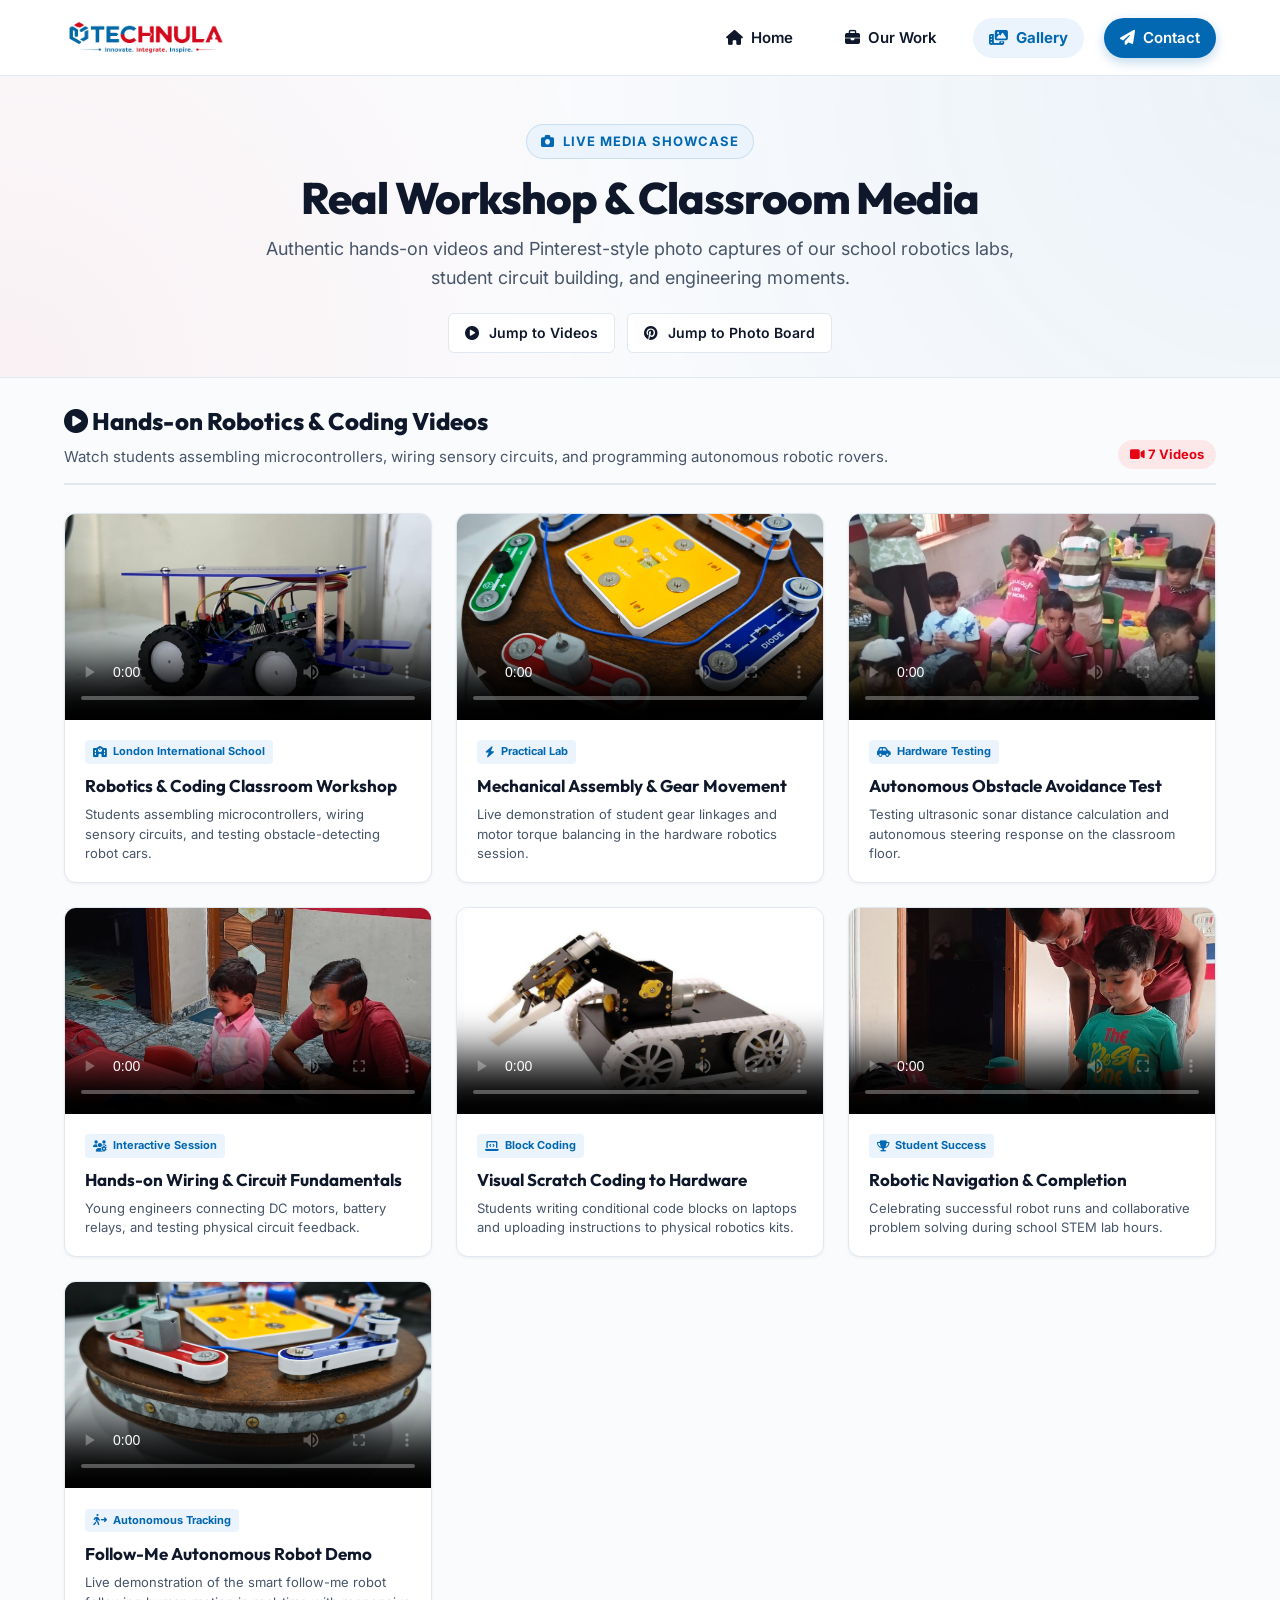
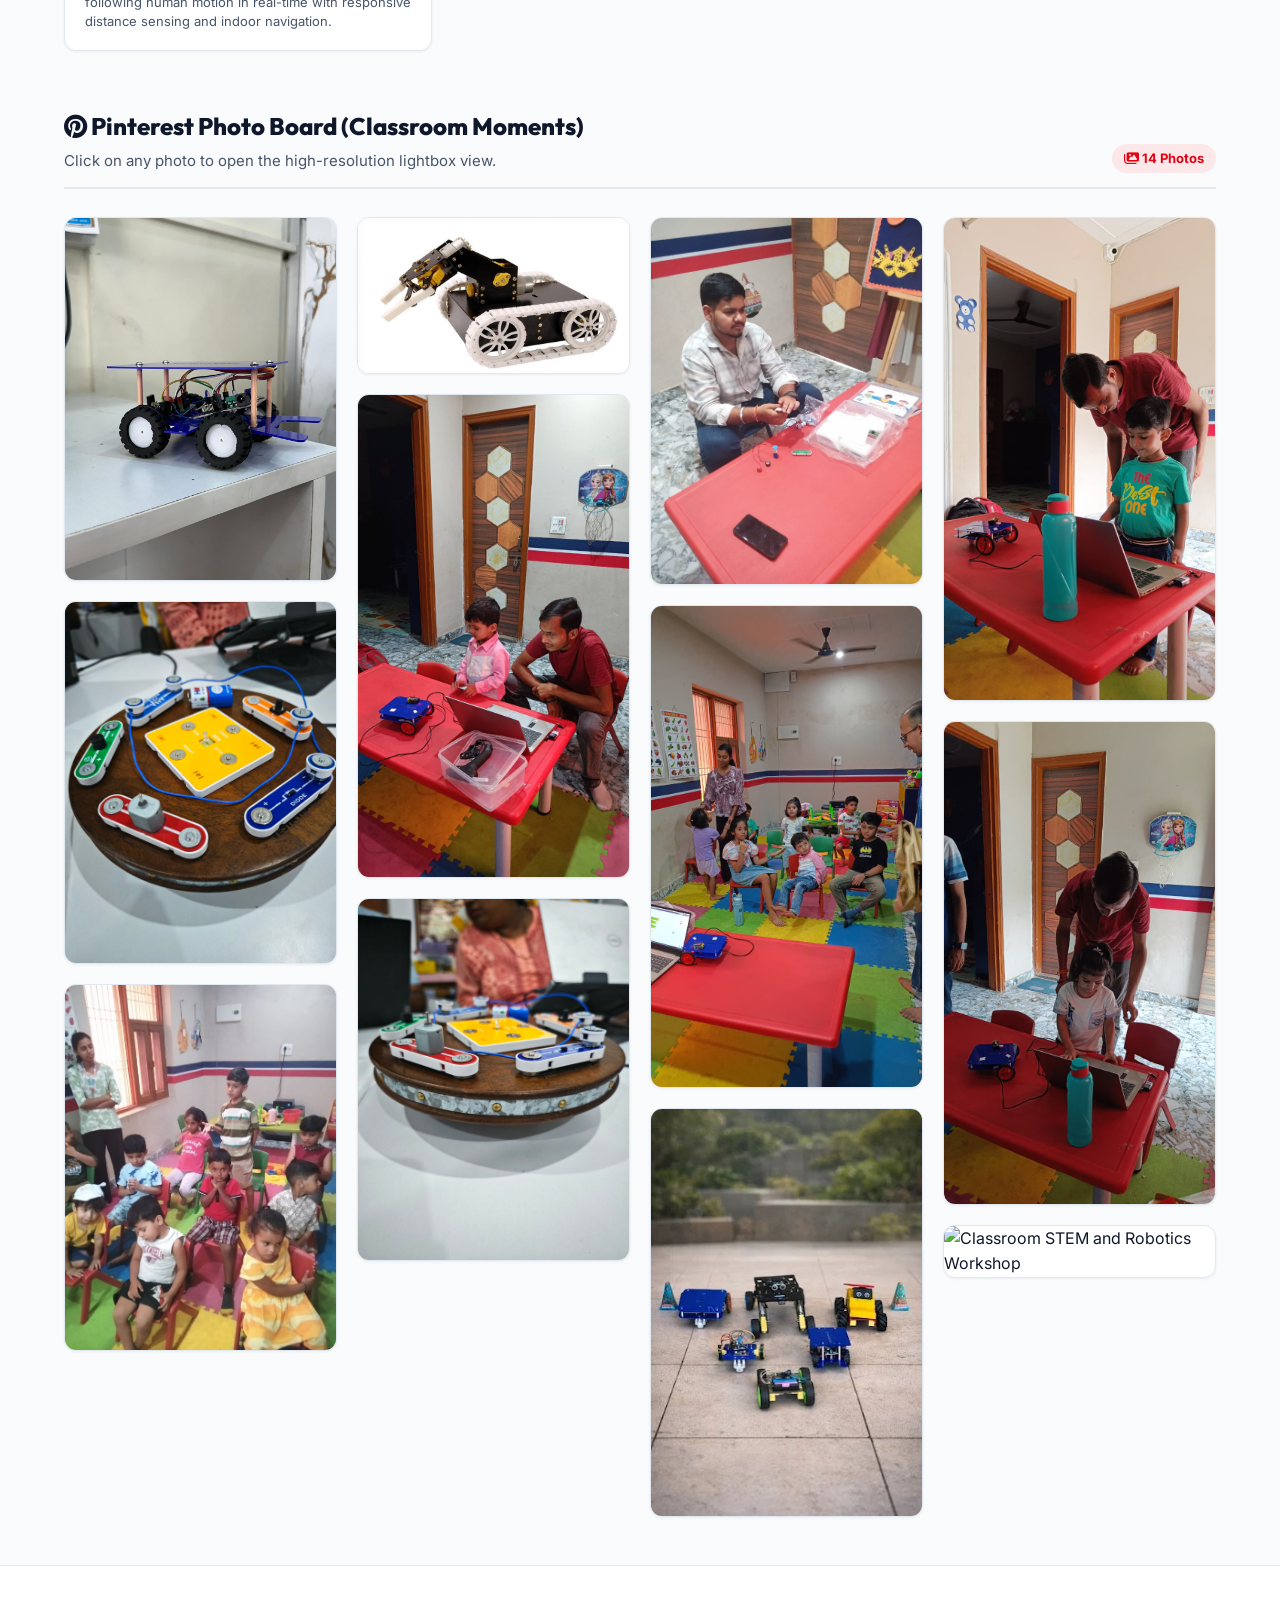
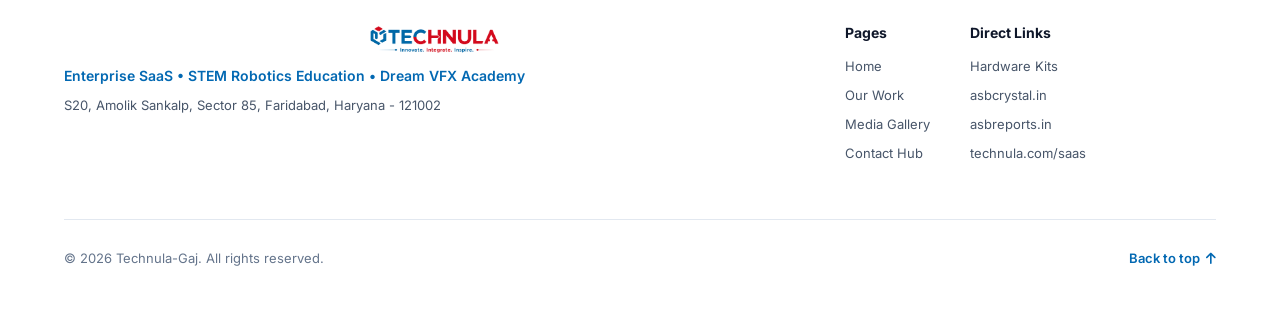
==== commit 163a6d64: "Add followme.mp4 autonomous robot demonstration video to gallery showcase" ====
--- a/gallery.html
+++ b/gallery.html
@@ -70,7 +70,7 @@
             <h2 class="gallery-group-title"><i class="fa-solid fa-circle-play text-red"></i> Hands-on Robotics &amp; Coding Videos</h2>
             <p class="gallery-group-subtitle">Watch students assembling microcontrollers, wiring sensory circuits, and programming autonomous robotic rovers.</p>
           </div>
-          <span class="media-count-badge"><i class="fa-solid fa-video"></i> 6 Videos</span>
+          <span class="media-count-badge"><i class="fa-solid fa-video"></i> 7 Videos</span>
         </div>
 
         <div class="video-grid">
@@ -161,6 +161,21 @@
               <span class="video-badge"><i class="fa-solid fa-trophy"></i> Student Success</span>
               <h3 class="video-title">Robotic Navigation &amp; Completion</h3>
               <p class="video-desc">Celebrating successful robot runs and collaborative problem solving during school STEM lab hours.</p>
+            </div>
+          </div>
+
+          <!-- Video 7: Follow-Me Robot Demo -->
+          <div class="video-card">
+            <div class="video-player-wrapper">
+              <video controls preload="metadata" poster="gallery/WhatsApp Image 2026-09-15 at 4.36.40 PM (2).jpeg">
+                <source src="gallery/followme.mp4" type="video/mp4">
+                Your browser does not support HTML5 video.
+              </video>
+            </div>
+            <div class="video-info">
+              <span class="video-badge"><i class="fa-solid fa-person-walking-arrow-right"></i> Autonomous Tracking</span>
+              <h3 class="video-title">Follow-Me Autonomous Robot Demo</h3>
+              <p class="video-desc">Live demonstration of the smart follow-me robot following human motion in real-time with responsive distance sensing and indoor navigation.</p>
             </div>
           </div>
         </div>
--- a/styles.css
+++ b/styles.css
@@ -805,6 +805,137 @@
   background: #FFFFFF;
 }
 
+/* ==========================================================================
+   Proprietary Hardware Kit Image Boxes (Zero Over / Under-fitting)
+   ========================================================================== */
+.card-image-box.kit-image-box {
+  position: relative;
+  width: 100%;
+  height: 250px;
+  aspect-ratio: auto !important;
+  overflow: hidden;
+  border-bottom: 1px solid var(--color-border);
+  display: flex;
+  align-items: center;
+  justify-content: center;
+}
+
+.card-image-box.kit-image-box img {
+  width: 100%;
+  height: 100%;
+  display: block;
+  transition: transform var(--transition-normal);
+}
+
+.card-image-box.kit-image-box.bg-black {
+  background: #000000 !important;
+}
+
+.card-image-box.kit-image-box.bg-dark-blue {
+  background: #090D16 !important;
+}
+
+.card-image-box.kit-image-box.bg-dark-arm {
+  background: #060D17 !important;
+}
+
+.card-image-box.kit-image-box.bg-wood-dark {
+  background: #181410 !important;
+}
+
+.card-image-box.kit-image-box.bg-light-clean {
+  background: #F8FAFC !important;
+}
+
+.card-image-box.kit-image-box.bg-white-clean {
+  background: #FFFFFF !important;
+}
+
+.card-image-box.kit-image-box.bg-gaj-navy {
+  background: #0C2038 !important;
+}
+
+/* Fit options to prevent any clipping of headers, sensors or wheels */
+.card-image-box.kit-image-box img.fit-contain {
+  object-fit: contain !important;
+  max-width: 100%;
+  max-height: 100%;
+}
+
+.card-image-box.kit-image-box img.fit-contain-padded {
+  object-fit: contain !important;
+  padding: 10px;
+  max-width: 100%;
+  max-height: 100%;
+}
+
+.card-image-box.kit-image-box img.fit-contain-gaj {
+  object-fit: contain !important;
+  padding: 4px;
+  max-width: 100%;
+  max-height: 100%;
+}
+
+.card-image-box.kit-image-box img.fit-cover {
+  object-fit: cover !important;
+}
+
+.card-image-box.kit-image-box img.fit-cover-wedo {
+  object-fit: cover !important;
+  object-position: center 25% !important;
+}
+
+/* Dual-Image Switcher for Bear Board College Kit */
+.kit-image-toggle-bar {
+  position: absolute;
+  bottom: 10px;
+  left: 50%;
+  transform: translateX(-50%);
+  display: flex;
+  gap: 6px;
+  background: rgba(15, 23, 42, 0.85);
+  backdrop-filter: blur(8px);
+  -webkit-backdrop-filter: blur(8px);
+  padding: 4px 6px;
+  border-radius: 20px;
+  z-index: 5;
+  border: 1px solid rgba(255, 255, 255, 0.2);
+  box-shadow: 0 4px 12px rgba(0, 0, 0, 0.35);
+}
+
+.kit-toggle-btn {
+  background: transparent;
+  border: none;
+  color: #CBD5E1;
+  font-size: 0.72rem;
+  font-weight: 600;
+  padding: 3px 10px;
+  border-radius: 12px;
+  cursor: pointer;
+  display: inline-flex;
+  align-items: center;
+  gap: 5px;
+  transition: all var(--transition-fast);
+  white-space: nowrap;
+}
+
+.kit-toggle-btn:hover {
+  color: #FFFFFF;
+  background: rgba(255, 255, 255, 0.1);
+}
+
+.kit-toggle-btn.active {
+  background: var(--color-blue);
+  color: #FFFFFF;
+  box-shadow: 0 2px 8px rgba(2, 104, 178, 0.5);
+}
+
+@media (max-width: 768px) {
+  .card-image-box.kit-image-box {
+    height: 220px;
+  }
+}
+
 .custom-client-logo-box {
   display: flex;
   flex-direction: column;
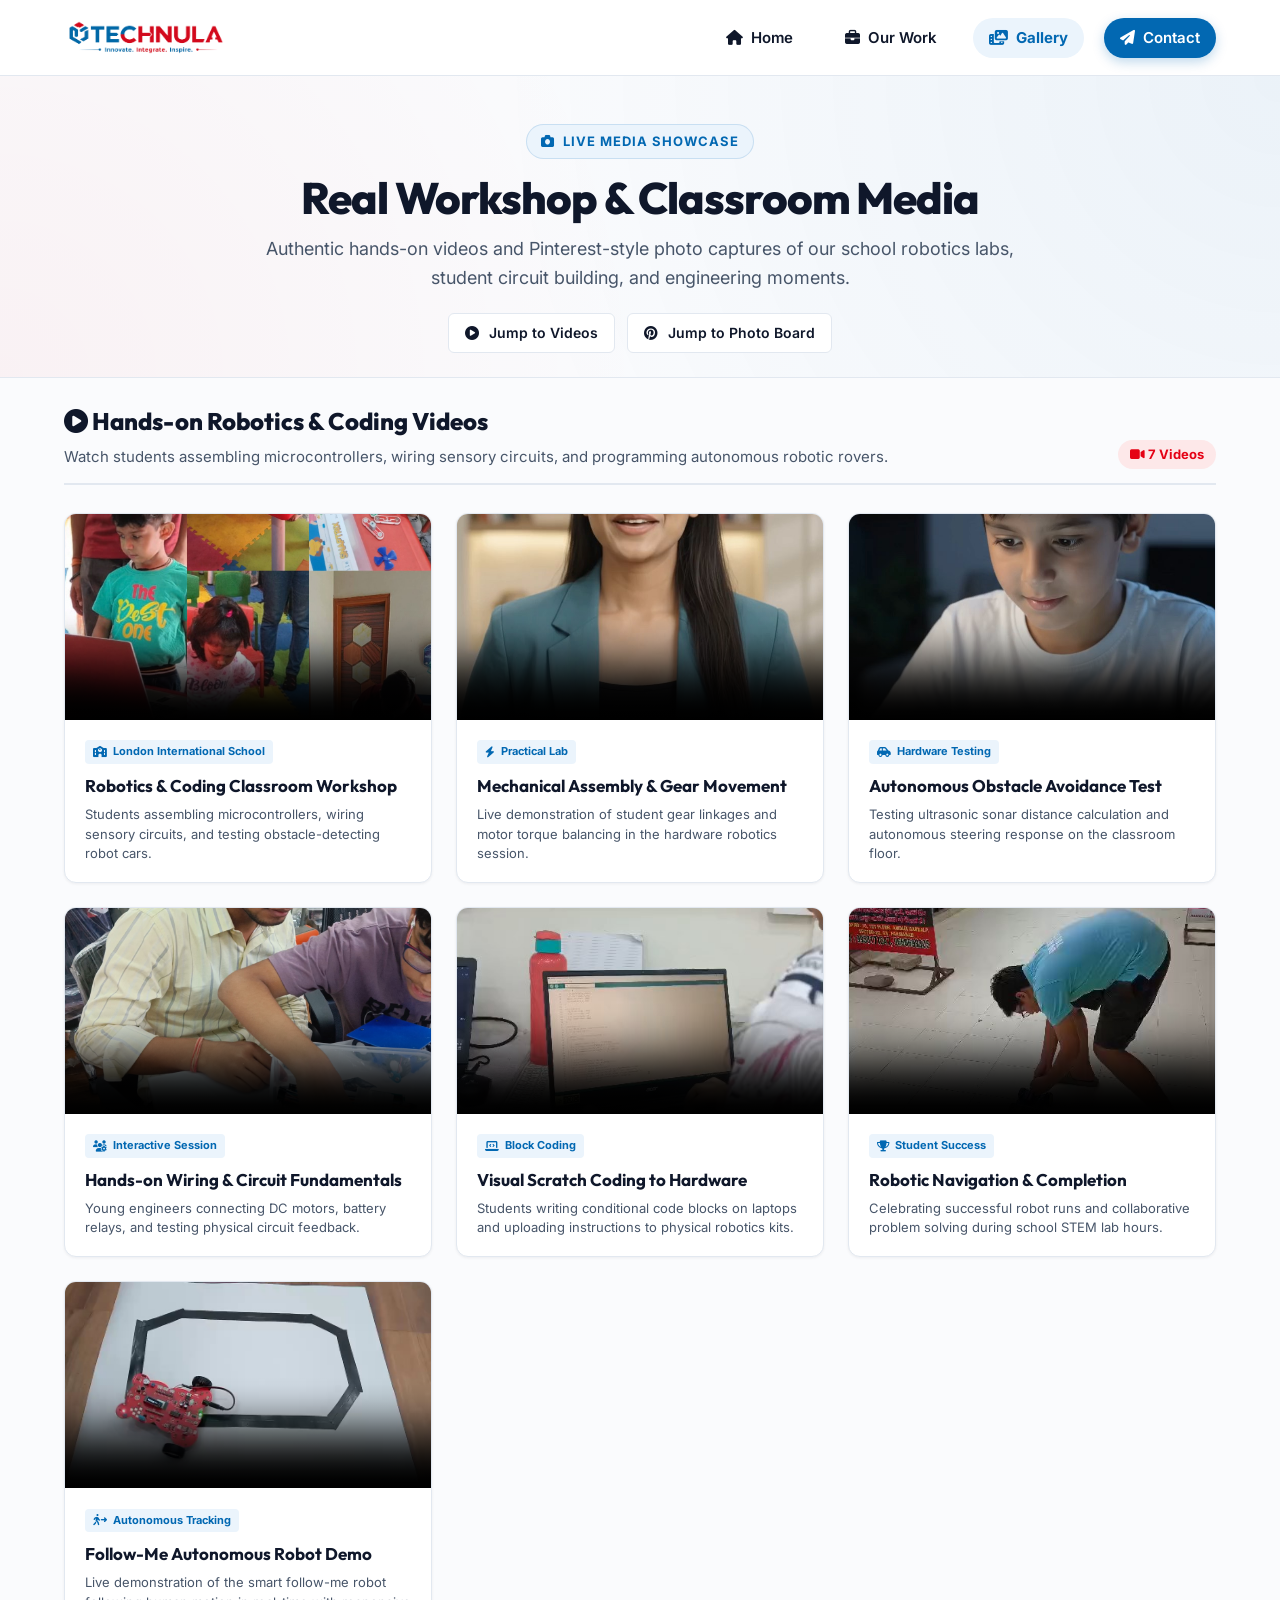
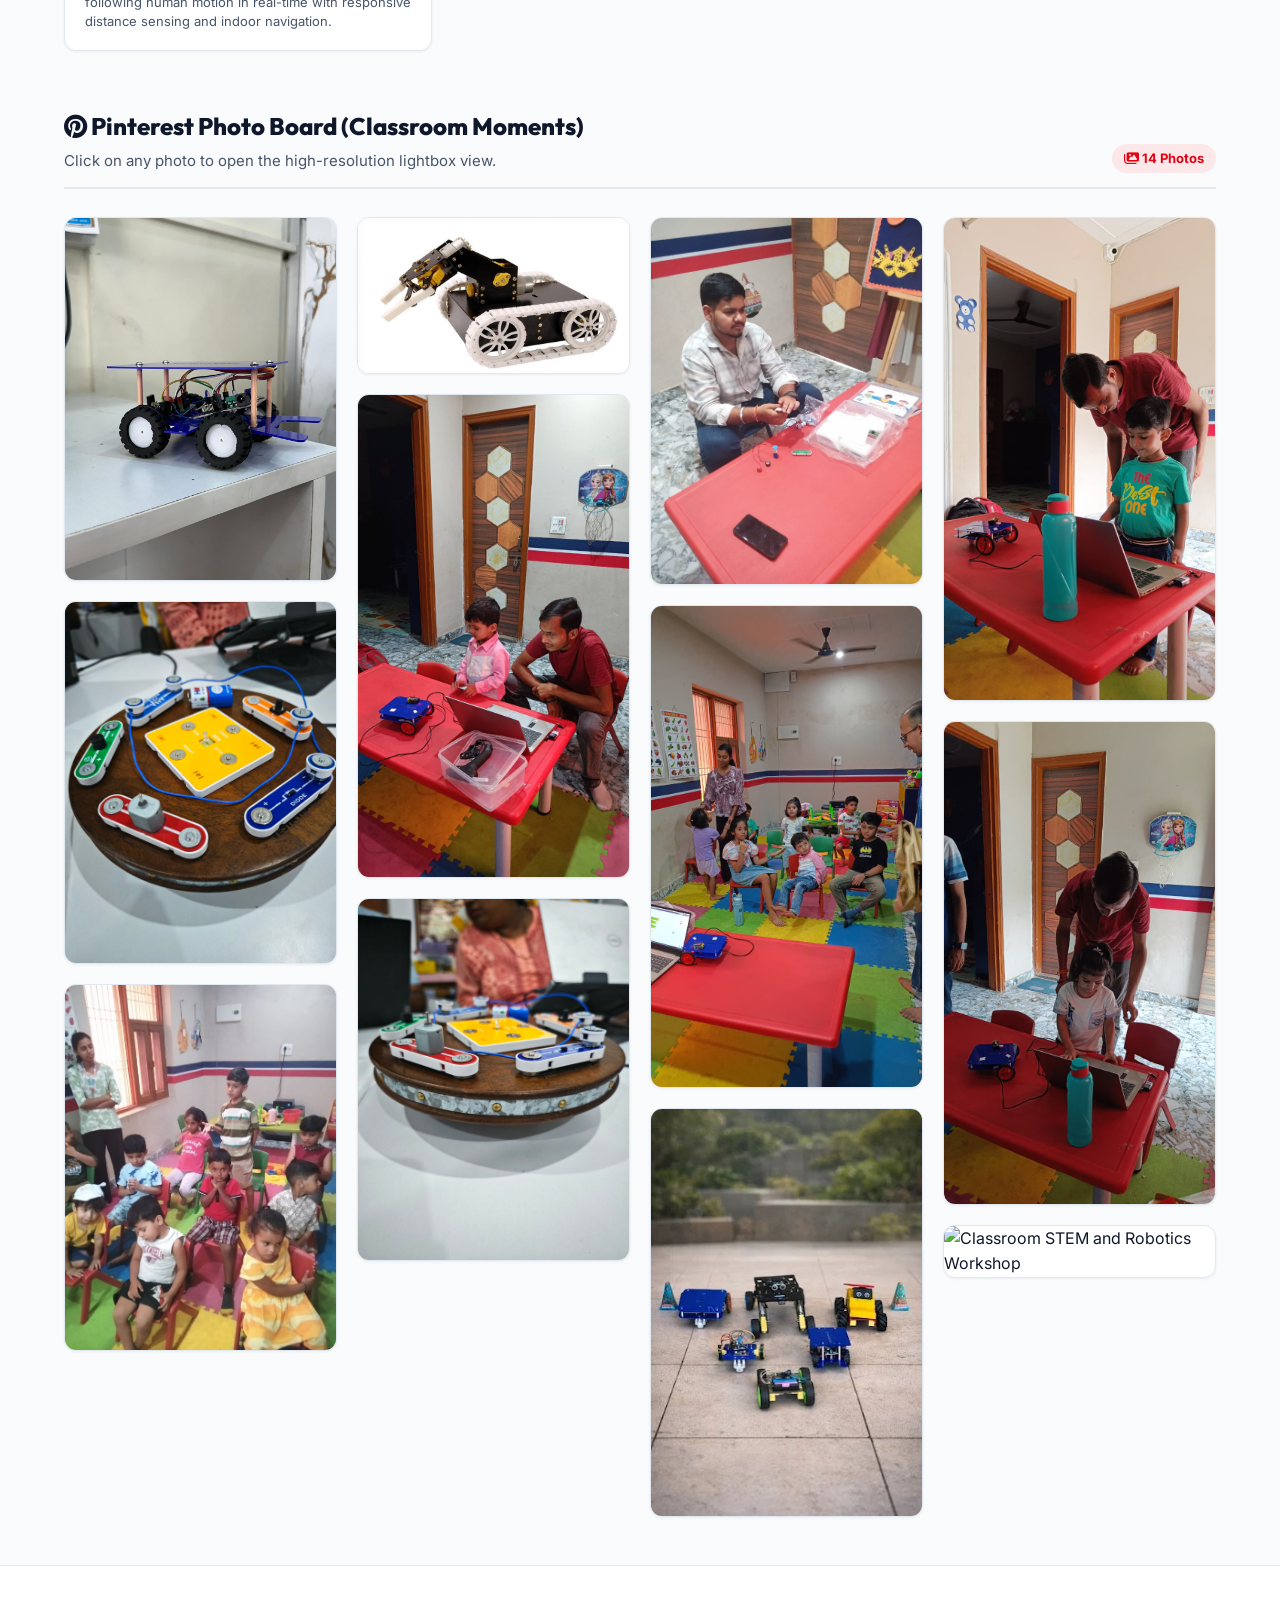
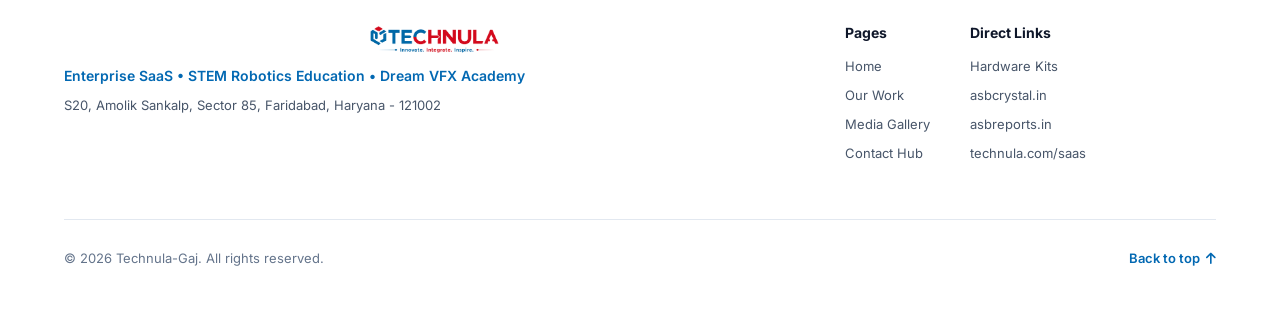
==== commit f16cf7f3: "Replace duplicate photos with real authentic extracted video thumbnails for all 7 gallery videos" ====
--- a/gallery.html
+++ b/gallery.html
@@ -77,7 +77,7 @@
           <!-- Video 1 -->
           <div class="video-card">
             <div class="video-player-wrapper">
-              <video controls preload="metadata" poster="gallery/WhatsApp Image 2026-09-15 at 12.56.50 PM (1).jpeg">
+              <video controls preload="metadata" poster="gallery/poster-london-school.jpg">
                 <source src="gallery/ROBOTICS &amp; CODING AT LONDON SCHOOL 🤖💻.mp4" type="video/mp4">
                 Your browser does not support HTML5 video.
               </video>
@@ -92,7 +92,7 @@
           <!-- Video 2 -->
           <div class="video-card">
             <div class="video-player-wrapper">
-              <video controls preload="metadata" poster="gallery/WhatsApp Image 2026-09-15 at 4.36.40 PM (1).jpeg">
+              <video controls preload="metadata" poster="gallery/poster-mech-assembly.jpg">
                 <source src="gallery/2.mp4" type="video/mp4">
                 Your browser does not support HTML5 video.
               </video>
@@ -107,7 +107,7 @@
           <!-- Video 3 -->
           <div class="video-card">
             <div class="video-player-wrapper">
-              <video controls preload="metadata" poster="gallery/WhatsApp Image 2026-05-27 at 11.41.54 PM.jpeg">
+              <video controls preload="metadata" poster="gallery/poster-obstacle-avoid.jpg">
                 <source src="gallery/22.mp4" type="video/mp4">
                 Your browser does not support HTML5 video.
               </video>
@@ -122,7 +122,7 @@
           <!-- Video 4 -->
           <div class="video-card">
             <div class="video-player-wrapper">
-              <video controls preload="metadata" poster="gallery/WhatsApp Image 2026-09-23 at 11.44.40 AM.jpeg">
+              <video controls preload="metadata" poster="gallery/poster-circuit-wiring.jpg">
                 <source src="gallery/VID20260526121314.mp4" type="video/mp4">
                 Your browser does not support HTML5 video.
               </video>
@@ -137,7 +137,7 @@
           <!-- Video 5 -->
           <div class="video-card">
             <div class="video-player-wrapper">
-              <video controls preload="metadata" poster="gallery/WhatsApp Image 2026-09-15 at 12.56.50 PM (2).jpeg">
+              <video controls preload="metadata" poster="gallery/poster-scratch-coding.jpg">
                 <source src="gallery/WhatsApp Video 2026-09-15 at 11.46.33 AM.mp4" type="video/mp4">
                 Your browser does not support HTML5 video.
               </video>
@@ -152,7 +152,7 @@
           <!-- Video 6 -->
           <div class="video-card">
             <div class="video-player-wrapper">
-              <video controls preload="metadata" poster="gallery/WhatsApp Image 2026-09-23 at 11.44.43 AM.jpeg">
+              <video controls preload="metadata" poster="gallery/poster-robot-navigation.jpg">
                 <source src="gallery/WhatsApp Video 2026-09-15 at 11.46.34 AM.mp4" type="video/mp4">
                 Your browser does not support HTML5 video.
               </video>
@@ -167,7 +167,7 @@
           <!-- Video 7: Follow-Me Robot Demo -->
           <div class="video-card">
             <div class="video-player-wrapper">
-              <video controls preload="metadata" poster="gallery/WhatsApp Image 2026-09-15 at 4.36.40 PM (2).jpeg">
+              <video controls preload="metadata" poster="gallery/poster-followme.jpg">
                 <source src="gallery/followme.mp4" type="video/mp4">
                 Your browser does not support HTML5 video.
               </video>
